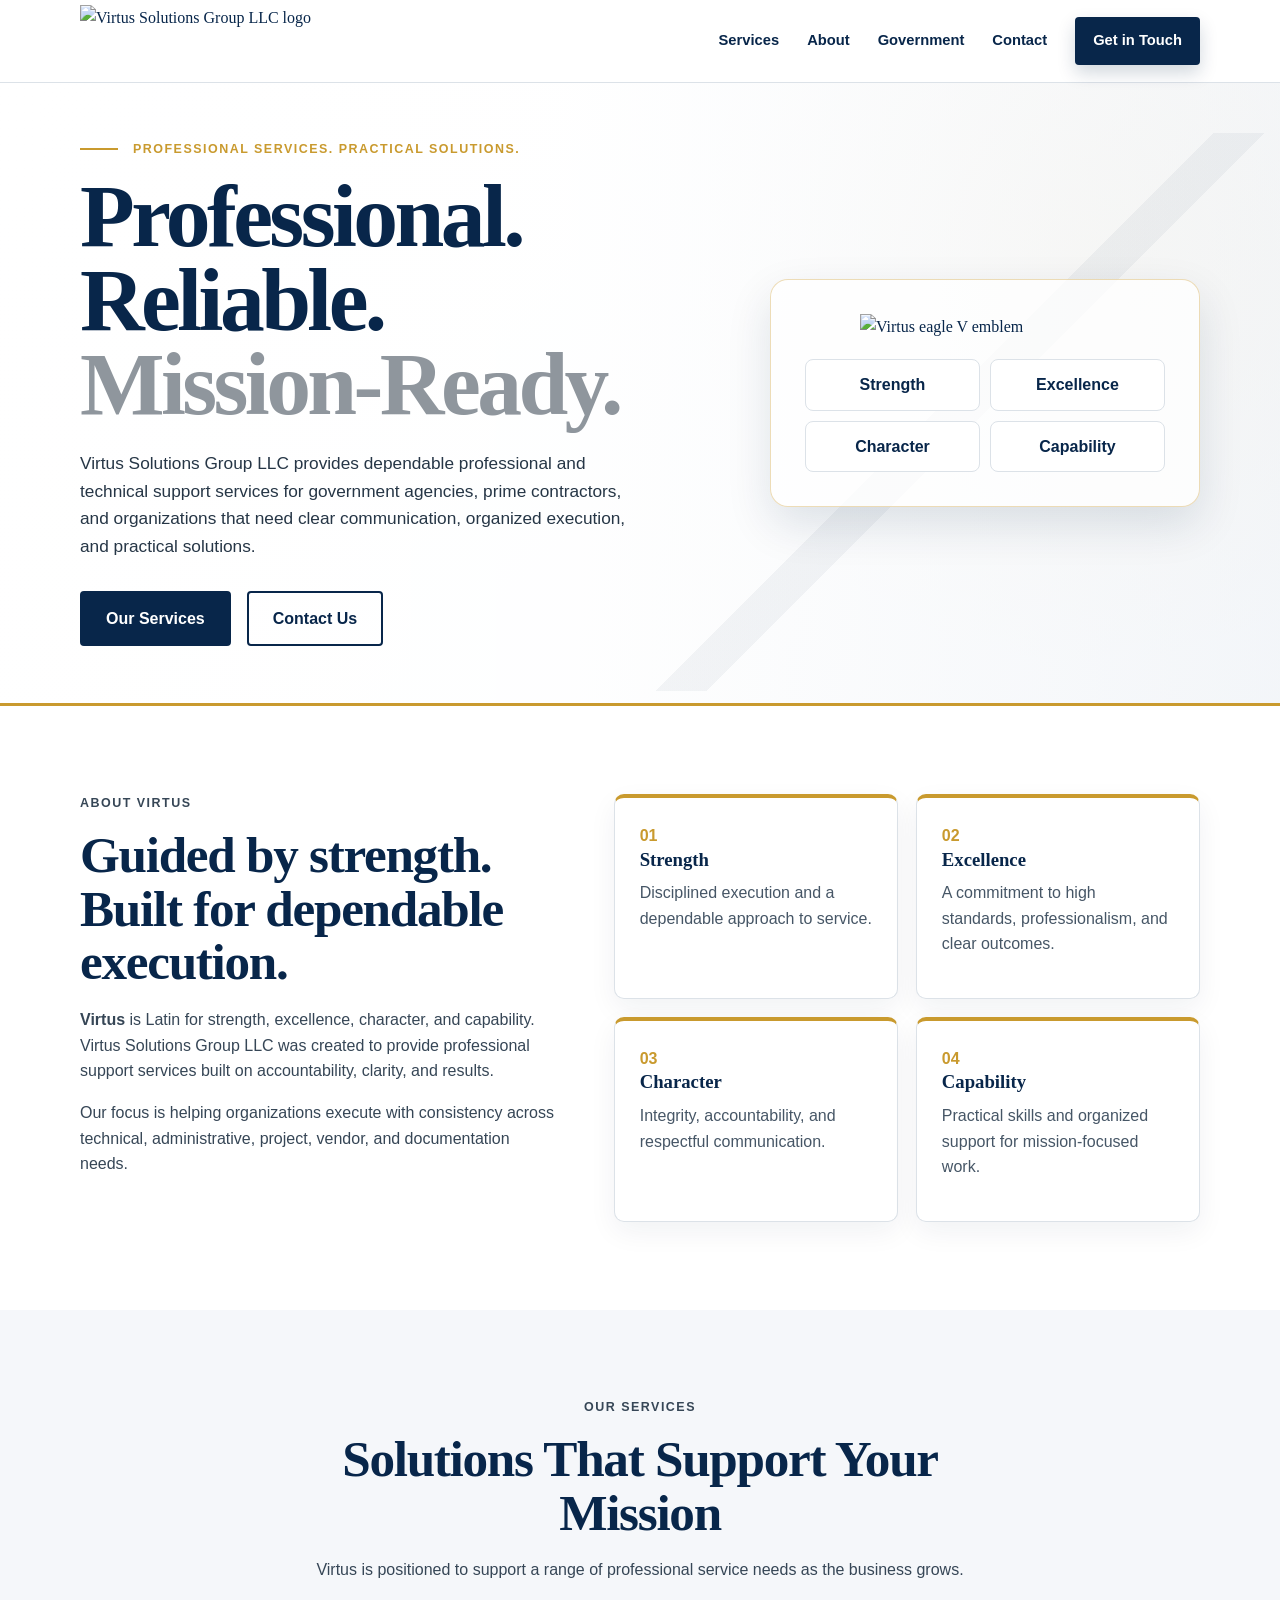
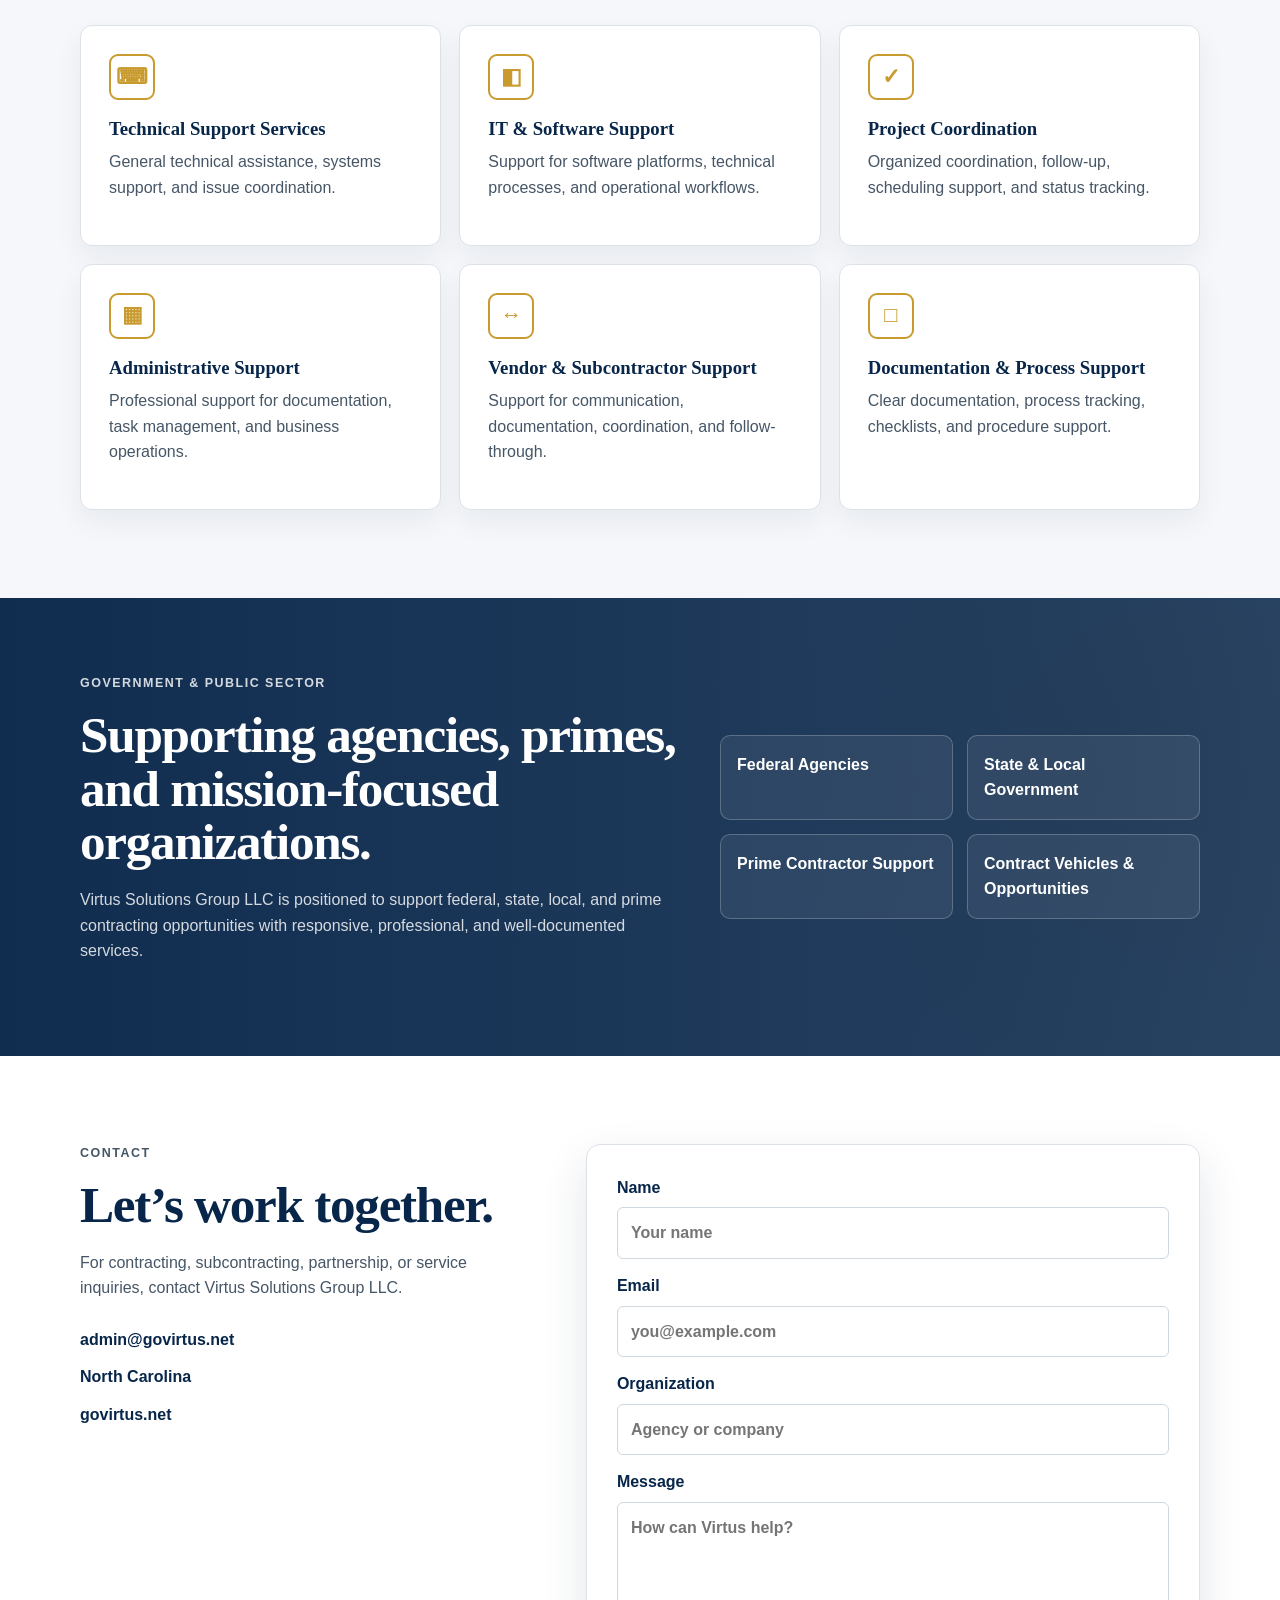
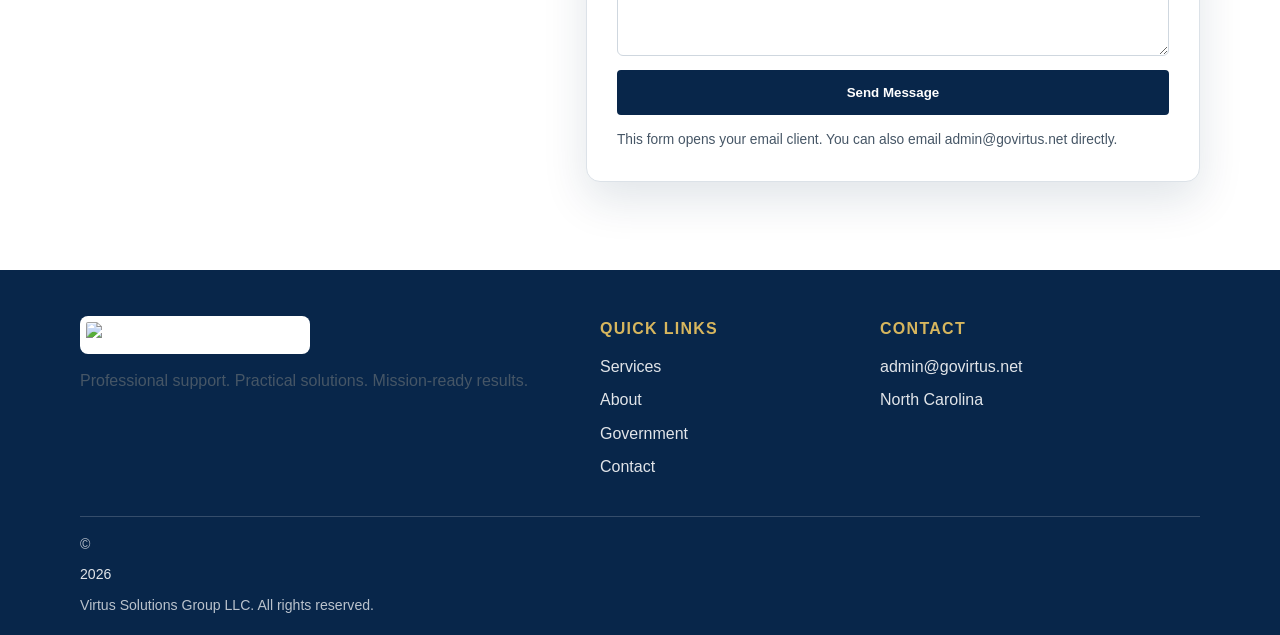
==== index.html @ 536cc673 "Add files via upload" ====
<!doctype html>
<html lang="en">
<head>
  <meta charset="utf-8" />
  <meta name="viewport" content="width=device-width, initial-scale=1" />
  <title>Virtus Solutions Group LLC | Professional Services</title>
  <meta name="description" content="Virtus Solutions Group LLC provides dependable professional, technical, administrative, and project support services for government agencies, prime contractors, and organizations." />
  <link rel="icon" type="image/png" sizes="32x32" href="assets/favicon-32.png" />
  <link rel="apple-touch-icon" href="assets/favicon-180.png" />
  <link rel="stylesheet" href="styles.css" />
</head>
<body>
  <header class="site-header" id="top">
    <nav class="nav container" aria-label="Main navigation">
      <a class="brand" href="#top" aria-label="Virtus Solutions Group home">
        <img src="assets/virtus-logo.png" alt="Virtus Solutions Group LLC logo" />
      </a>
      <button class="menu-toggle" aria-label="Open menu" aria-expanded="false">☰</button>
      <div class="nav-links">
        <a href="#services">Services</a>
        <a href="#about">About</a>
        <a href="#government">Government</a>
        <a href="#contact">Contact</a>
        <a class="nav-cta" href="mailto:admin@govirtus.net">Get in Touch</a>
      </div>
    </nav>
  </header>

  <main>
    <section class="hero">
      <div class="container hero-grid">
        <div class="hero-copy">
          <p class="eyebrow"><span></span> Professional Services. Practical Solutions.</p>
          <h1>Professional.<br />Reliable.<br /><span>Mission-Ready.</span></h1>
          <p class="hero-text">Virtus Solutions Group LLC provides dependable professional and technical support services for government agencies, prime contractors, and organizations that need clear communication, organized execution, and practical solutions.</p>
          <div class="hero-actions">
            <a class="btn primary" href="#services">Our Services</a>
            <a class="btn secondary" href="mailto:admin@govirtus.net">Contact Us</a>
          </div>
        </div>
        <div class="hero-card" aria-label="Virtus brand values">
          <img src="assets/favicon-512.png" alt="Virtus eagle V emblem" />
          <div>
            <strong>Strength</strong>
            <strong>Excellence</strong>
            <strong>Character</strong>
            <strong>Capability</strong>
          </div>
        </div>
      </div>
    </section>

    <section class="about section" id="about">
      <div class="container about-grid">
        <div>
          <p class="section-kicker">About Virtus</p>
          <h2>Guided by strength. Built for dependable execution.</h2>
          <p><strong>Virtus</strong> is Latin for strength, excellence, character, and capability. Virtus Solutions Group LLC was created to provide professional support services built on accountability, clarity, and results.</p>
          <p>Our focus is helping organizations execute with consistency across technical, administrative, project, vendor, and documentation needs.</p>
        </div>
        <div class="values-grid">
          <article>
            <span>01</span>
            <h3>Strength</h3>
            <p>Disciplined execution and a dependable approach to service.</p>
          </article>
          <article>
            <span>02</span>
            <h3>Excellence</h3>
            <p>A commitment to high standards, professionalism, and clear outcomes.</p>
          </article>
          <article>
            <span>03</span>
            <h3>Character</h3>
            <p>Integrity, accountability, and respectful communication.</p>
          </article>
          <article>
            <span>04</span>
            <h3>Capability</h3>
            <p>Practical skills and organized support for mission-focused work.</p>
          </article>
        </div>
      </div>
    </section>

    <section class="services section" id="services">
      <div class="container">
        <div class="section-center">
          <p class="section-kicker">Our Services</p>
          <h2>Solutions That Support Your Mission</h2>
          <p>Virtus is positioned to support a range of professional service needs as the business grows.</p>
        </div>
        <div class="service-grid">
          <article class="service-card">
            <div class="icon">⌨</div>
            <h3>Technical Support Services</h3>
            <p>General technical assistance, systems support, and issue coordination.</p>
          </article>
          <article class="service-card">
            <div class="icon">◧</div>
            <h3>IT & Software Support</h3>
            <p>Support for software platforms, technical processes, and operational workflows.</p>
          </article>
          <article class="service-card">
            <div class="icon">✓</div>
            <h3>Project Coordination</h3>
            <p>Organized coordination, follow-up, scheduling support, and status tracking.</p>
          </article>
          <article class="service-card">
            <div class="icon">▦</div>
            <h3>Administrative Support</h3>
            <p>Professional support for documentation, task management, and business operations.</p>
          </article>
          <article class="service-card">
            <div class="icon">↔</div>
            <h3>Vendor & Subcontractor Support</h3>
            <p>Support for communication, documentation, coordination, and follow-through.</p>
          </article>
          <article class="service-card">
            <div class="icon">□</div>
            <h3>Documentation & Process Support</h3>
            <p>Clear documentation, process tracking, checklists, and procedure support.</p>
          </article>
        </div>
      </div>
    </section>

    <section class="government" id="government">
      <div class="container government-grid">
        <div>
          <p class="section-kicker light">Government & Public Sector</p>
          <h2>Supporting agencies, primes, and mission-focused organizations.</h2>
          <p>Virtus Solutions Group LLC is positioned to support federal, state, local, and prime contracting opportunities with responsive, professional, and well-documented services.</p>
        </div>
        <div class="gov-points">
          <span>Federal Agencies</span>
          <span>State & Local Government</span>
          <span>Prime Contractor Support</span>
          <span>Contract Vehicles & Opportunities</span>
        </div>
      </div>
    </section>

    <section class="contact section" id="contact">
      <div class="container contact-grid">
        <div>
          <p class="section-kicker">Contact</p>
          <h2>Let’s work together.</h2>
          <p>For contracting, subcontracting, partnership, or service inquiries, contact Virtus Solutions Group LLC.</p>
          <div class="contact-list">
            <a href="mailto:admin@govirtus.net">admin@govirtus.net</a>
            <span>North Carolina</span>
            <a href="https://govirtus.net">govirtus.net</a>
          </div>
        </div>
        <form class="contact-form" action="mailto:admin@govirtus.net" method="post" enctype="text/plain">
          <label>
            Name
            <input type="text" name="name" placeholder="Your name" />
          </label>
          <label>
            Email
            <input type="email" name="email" placeholder="you@example.com" />
          </label>
          <label>
            Organization
            <input type="text" name="organization" placeholder="Agency or company" />
          </label>
          <label>
            Message
            <textarea name="message" rows="5" placeholder="How can Virtus help?"></textarea>
          </label>
          <button class="btn primary" type="submit">Send Message</button>
          <p class="form-note">This form opens your email client. You can also email admin@govirtus.net directly.</p>
        </form>
      </div>
    </section>
  </main>

  <footer class="footer">
    <div class="container footer-grid">
      <div>
        <img src="assets/virtus-logo.png" alt="Virtus Solutions Group LLC" />
        <p>Professional support. Practical solutions. Mission-ready results.</p>
      </div>
      <div>
        <h4>Quick Links</h4>
        <a href="#services">Services</a>
        <a href="#about">About</a>
        <a href="#government">Government</a>
        <a href="#contact">Contact</a>
      </div>
      <div>
        <h4>Contact</h4>
        <a href="mailto:admin@govirtus.net">admin@govirtus.net</a>
        <span>North Carolina</span>
      </div>
    </div>
    <div class="container copyright">© <span id="year"></span> Virtus Solutions Group LLC. All rights reserved.</div>
  </footer>

  <script src="script.js"></script>
</body>
</html>
---- styles.css ----
:root {
  --navy: #08264a;
  --navy-2: #0d315c;
  --gold: #c99a2e;
  --gold-2: #d7b65e;
  --silver: #8f969d;
  --slate: #4c5864;
  --light: #f5f7fa;
  --white: #ffffff;
  --line: #dce2e8;
  --shadow: 0 18px 45px rgba(8, 38, 74, 0.12);
}

* { box-sizing: border-box; }
html { scroll-behavior: smooth; }
body {
  margin: 0;
  font-family: Georgia, 'Times New Roman', serif;
  color: var(--navy);
  background: var(--white);
  line-height: 1.6;
}
a { color: inherit; text-decoration: none; }
img { max-width: 100%; display: block; }
.container { width: min(1120px, calc(100% - 40px)); margin: 0 auto; }

.site-header {
  position: sticky;
  top: 0;
  z-index: 20;
  background: rgba(255,255,255,0.94);
  backdrop-filter: blur(14px);
  border-bottom: 1px solid var(--line);
}
.nav {
  height: 82px;
  display: flex;
  align-items: center;
  justify-content: space-between;
  gap: 24px;
}
.brand img { width: 238px; height: 72px; object-fit: contain; object-position: left center; }
.nav-links { display: flex; align-items: center; gap: 28px; font-family: Arial, sans-serif; font-weight: 700; font-size: 0.92rem; }
.nav-links a { position: relative; }
.nav-links a:not(.nav-cta)::after {
  content: '';
  position: absolute;
  left: 0;
  bottom: -8px;
  width: 0;
  height: 2px;
  background: var(--gold);
  transition: width .2s ease;
}
.nav-links a:hover::after { width: 100%; }
.nav-cta {
  background: var(--navy);
  color: var(--white);
  padding: 12px 18px;
  border-radius: 4px;
  box-shadow: 0 8px 18px rgba(8,38,74,.18);
}
.menu-toggle { display: none; border: 0; background: var(--navy); color: white; padding: 10px 12px; border-radius: 4px; font-size: 1.2rem; }

.hero {
  position: relative;
  overflow: hidden;
  background:
    linear-gradient(90deg, rgba(255,255,255,.98) 0%, rgba(255,255,255,.92) 44%, rgba(245,247,250,.70) 100%),
    radial-gradient(circle at 85% 30%, rgba(201,154,46,.12), transparent 34%),
    linear-gradient(135deg, #ffffff 0%, #eef2f6 100%);
  border-bottom: 3px solid var(--gold);
}
.hero::after {
  content: '';
  position: absolute;
  right: -7%; top: 8%;
  width: 56%; height: 90%;
  background: linear-gradient(135deg, transparent 0 44%, rgba(8,38,74,.05) 44% 48%, transparent 48% 100%);
  opacity: .9;
}
.hero-grid { position: relative; z-index: 1; min-height: 620px; display: grid; grid-template-columns: 1.05fr .95fr; align-items: center; gap: 48px; }
.eyebrow, .section-kicker {
  color: var(--gold);
  text-transform: uppercase;
  letter-spacing: .12em;
  font-family: Arial, sans-serif;
  font-size: .78rem;
  font-weight: 800;
  margin: 0 0 14px;
}
.eyebrow span { display: inline-block; width: 38px; height: 2px; background: var(--gold); vertical-align: middle; margin-right: 10px; }
h1 { font-size: clamp(3rem, 7vw, 6.3rem); line-height: .94; margin: 0 0 24px; letter-spacing: -.04em; }
h1 span { color: var(--silver); }
.hero-text { max-width: 600px; font-family: Arial, sans-serif; color: #263646; font-size: 1.08rem; }
.hero-actions { display: flex; gap: 16px; flex-wrap: wrap; margin-top: 30px; }
.btn {
  display: inline-flex;
  align-items: center;
  justify-content: center;
  border-radius: 4px;
  padding: 13px 24px;
  font-family: Arial, sans-serif;
  font-weight: 800;
  border: 2px solid var(--navy);
  transition: transform .2s ease, box-shadow .2s ease, background .2s ease;
}
.btn:hover { transform: translateY(-2px); box-shadow: var(--shadow); }
.btn.primary { background: var(--navy); color: white; }
.btn.secondary { background: transparent; color: var(--navy); }
.hero-card {
  justify-self: end;
  width: min(430px, 100%);
  padding: 34px;
  border-radius: 18px;
  background: rgba(255,255,255,.75);
  border: 1px solid rgba(201,154,46,.34);
  box-shadow: var(--shadow);
}
.hero-card img { width: 250px; margin: 0 auto 20px; }
.hero-card div { display: grid; grid-template-columns: 1fr 1fr; gap: 10px; font-family: Arial, sans-serif; }
.hero-card strong { border: 1px solid var(--line); padding: 12px; border-radius: 8px; text-align: center; background: #fff; }

.section { padding: 88px 0; }
.section-center { text-align: center; max-width: 760px; margin: 0 auto 42px; }
h2 { font-size: clamp(2rem, 4vw, 3.25rem); line-height: 1.05; margin: 0 0 18px; letter-spacing: -.025em; }
h3 { margin: 0 0 10px; line-height: 1.15; }
p { margin-top: 0; }
.about-grid { display: grid; grid-template-columns: .9fr 1.1fr; gap: 54px; align-items: start; }
.about-grid p, .section-center p { font-family: Arial, sans-serif; color: #364656; }
.values-grid { display: grid; grid-template-columns: 1fr 1fr; gap: 18px; }
.values-grid article {
  padding: 25px;
  border: 1px solid var(--line);
  border-top: 4px solid var(--gold);
  border-radius: 10px;
  background: white;
  box-shadow: 0 10px 28px rgba(8,38,74,.06);
}
.values-grid span { font-family: Arial, sans-serif; font-weight: 900; color: var(--gold); }
.values-grid p, .service-card p, .government p, .contact p, .footer p, .footer span { font-family: Arial, sans-serif; color: #465666; }

.services { background: var(--light); }
.service-grid { display: grid; grid-template-columns: repeat(3, 1fr); gap: 18px; }
.service-card {
  background: white;
  border: 1px solid var(--line);
  border-radius: 12px;
  padding: 28px;
  box-shadow: 0 12px 28px rgba(8,38,74,.06);
  min-height: 220px;
}
.icon {
  width: 46px; height: 46px;
  border: 2px solid var(--gold);
  color: var(--gold);
  display: grid;
  place-items: center;
  border-radius: 9px;
  font-family: Arial, sans-serif;
  font-weight: 900;
  margin-bottom: 18px;
  font-size: 1.35rem;
}

.government {
  padding: 76px 0;
  color: white;
  background:
    linear-gradient(90deg, rgba(8,38,74,.97), rgba(8,38,74,.87)),
    radial-gradient(circle at 85% 40%, rgba(201,154,46,.20), transparent 30%);
}
.light { color: var(--gold-2); }
.government h2 { max-width: 760px; }
.government p { color: rgba(255,255,255,.82); max-width: 720px; }
.government-grid { display: grid; grid-template-columns: 1fr .8fr; gap: 40px; align-items: center; }
.gov-points { display: grid; grid-template-columns: 1fr 1fr; gap: 14px; }
.gov-points span { font-family: Arial, sans-serif; font-weight: 800; border: 1px solid rgba(255,255,255,.22); padding: 16px; border-radius: 10px; background: rgba(255,255,255,.07); }

.contact-grid { display: grid; grid-template-columns: .85fr 1.15fr; gap: 52px; align-items: start; }
.contact-list { display: grid; gap: 12px; margin-top: 26px; font-family: Arial, sans-serif; font-weight: 800; }
.contact-list a { color: var(--navy); }
.contact-form {
  background: white;
  padding: 30px;
  border-radius: 14px;
  border: 1px solid var(--line);
  box-shadow: var(--shadow);
  display: grid;
  gap: 14px;
  font-family: Arial, sans-serif;
}
label { display: grid; gap: 7px; font-weight: 800; color: var(--navy); }
input, textarea {
  width: 100%;
  border: 1px solid #cfd7df;
  border-radius: 6px;
  padding: 12px 13px;
  font: inherit;
  color: var(--navy);
}
input:focus, textarea:focus { outline: 3px solid rgba(201,154,46,.18); border-color: var(--gold); }
.form-note { font-size: .86rem; margin: 0; }

.footer { background: var(--navy); color: white; padding: 46px 0 18px; }
.footer-grid { display: grid; grid-template-columns: 1.2fr .6fr .8fr; gap: 40px; align-items: start; }
.footer img { width: 230px; background: white; border-radius: 8px; padding: 6px; margin-bottom: 14px; }
.footer h4 { font-family: Arial, sans-serif; text-transform: uppercase; letter-spacing: .08em; color: var(--gold-2); margin: 0 0 12px; }
.footer a, .footer span { display: block; margin: 8px 0; color: rgba(255,255,255,.88); font-family: Arial, sans-serif; }
.copyright { border-top: 1px solid rgba(255,255,255,.18); margin-top: 28px; padding-top: 16px; font-family: Arial, sans-serif; color: rgba(255,255,255,.72); font-size: .88rem; }

@media (max-width: 900px) {
  .menu-toggle { display: inline-block; }
  .nav-links {
    position: absolute;
    top: 82px; left: 0; right: 0;
    background: white;
    border-bottom: 1px solid var(--line);
    display: none;
    flex-direction: column;
    align-items: stretch;
    padding: 20px;
  }
  .nav-links.open { display: flex; }
  .nav-links a { padding: 10px 0; }
  .nav-cta { text-align: center; padding: 12px; }
  .hero-grid, .about-grid, .government-grid, .contact-grid, .footer-grid { grid-template-columns: 1fr; }
  .hero-grid { min-height: auto; padding: 78px 0; }
  .hero-card { justify-self: stretch; }
  .service-grid { grid-template-columns: 1fr 1fr; }
}

@media (max-width: 620px) {
  .container { width: min(100% - 28px, 1120px); }
  .brand img { width: 190px; }
  h1 { font-size: 3.25rem; }
  .section { padding: 64px 0; }
  .service-grid, .values-grid, .gov-points { grid-template-columns: 1fr; }
  .hero-actions { flex-direction: column; }
  .btn { width: 100%; }
}
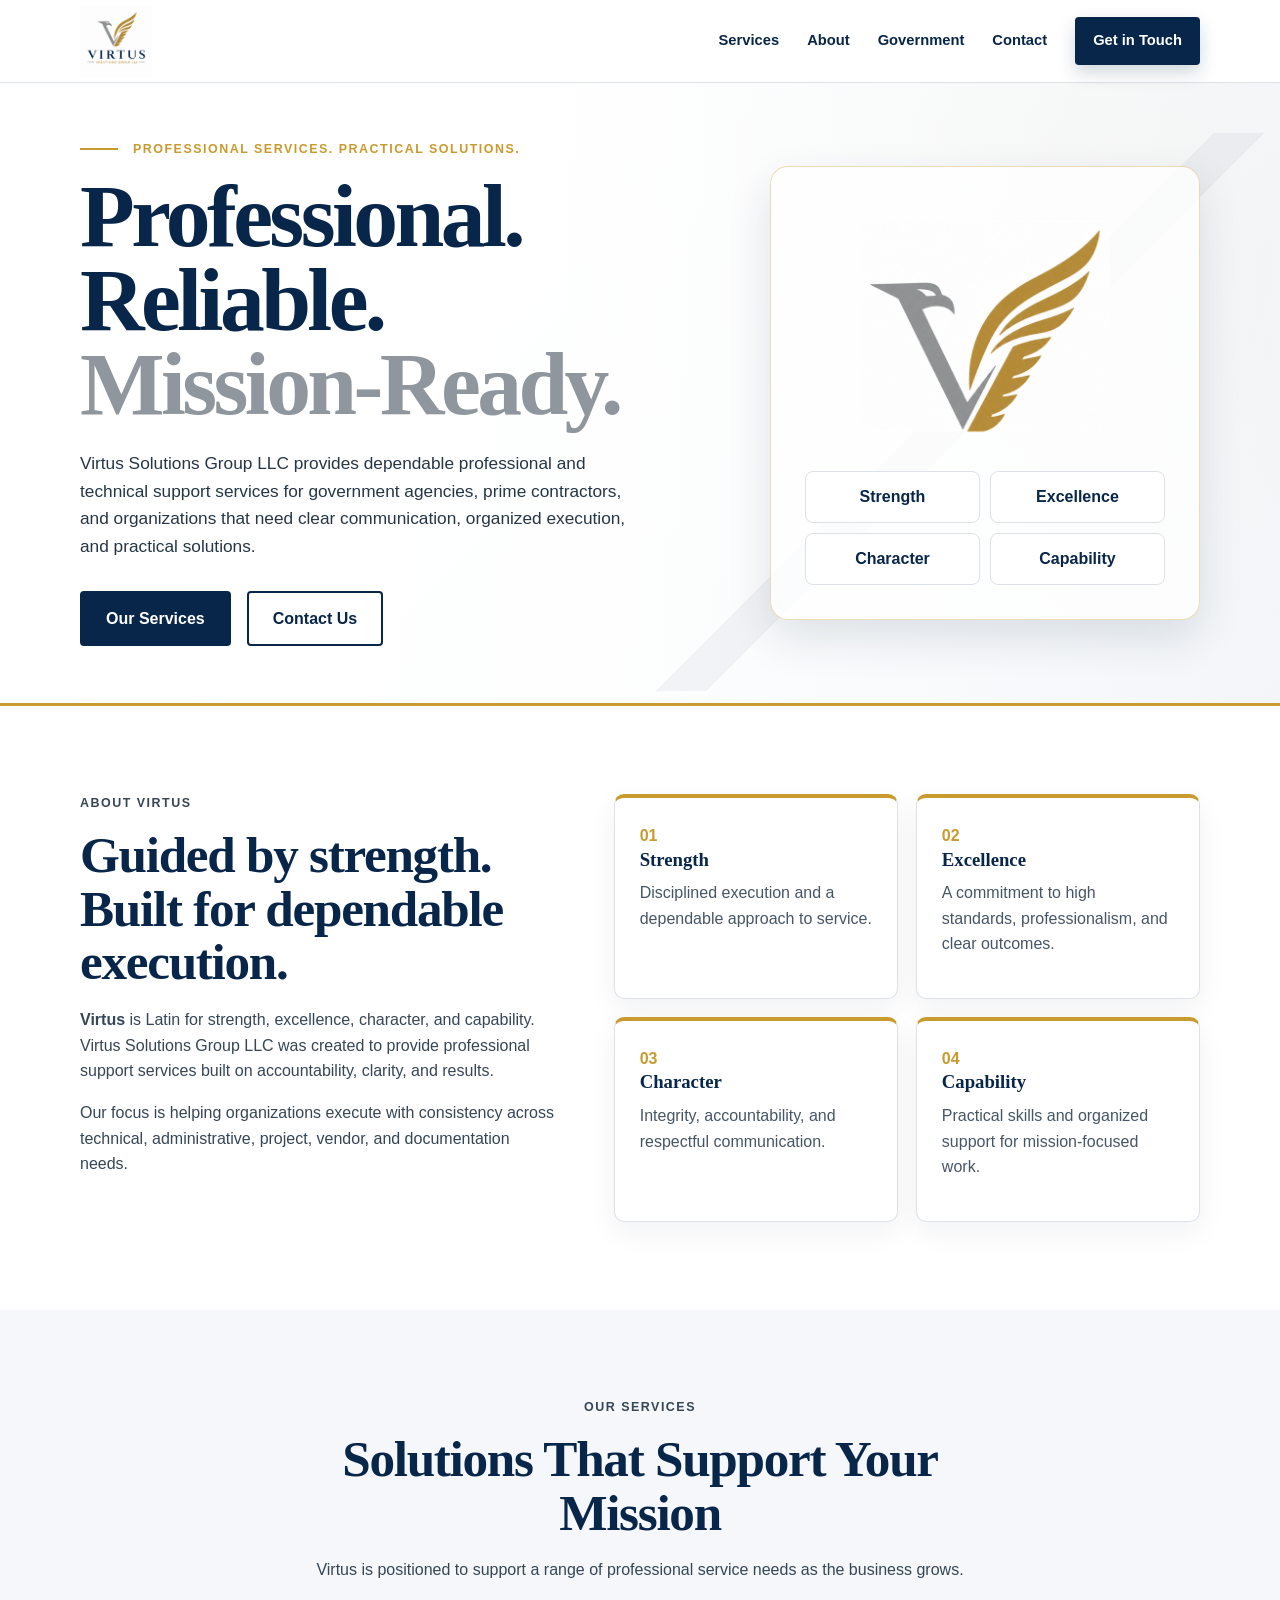
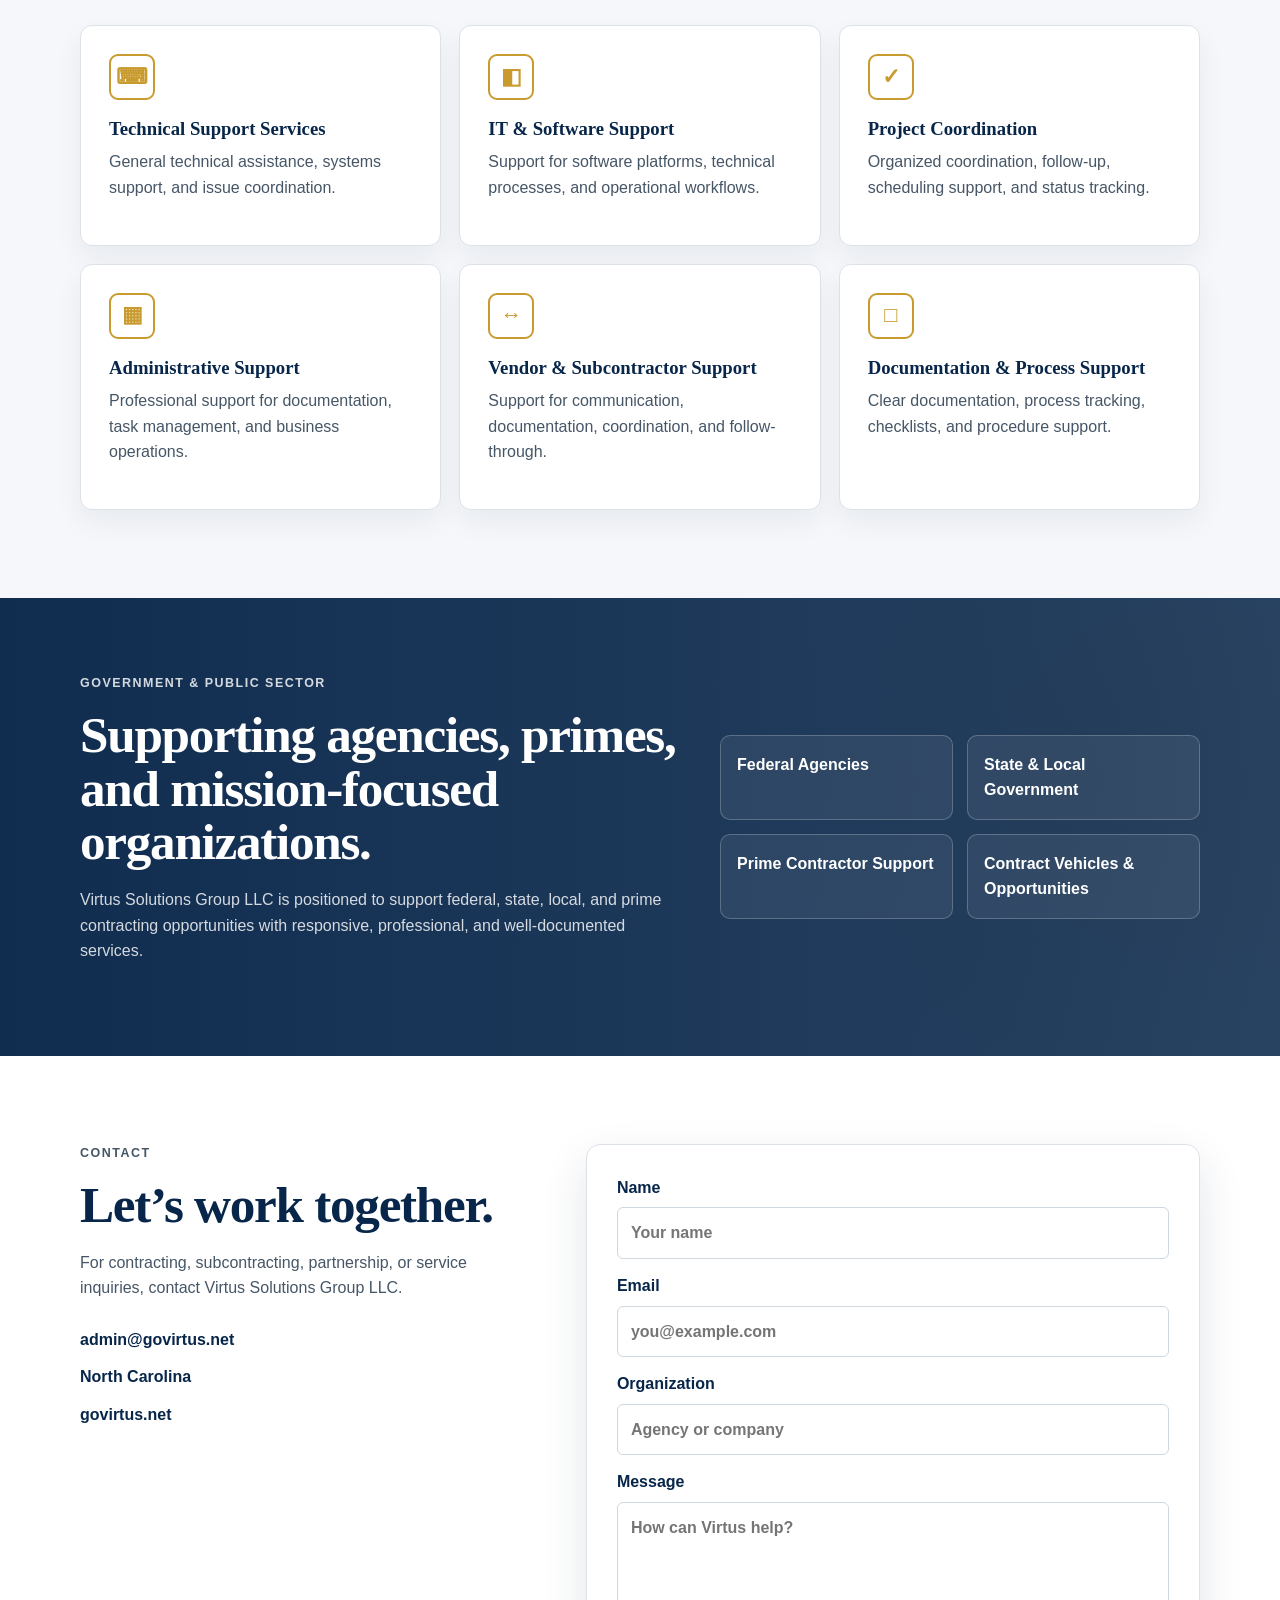
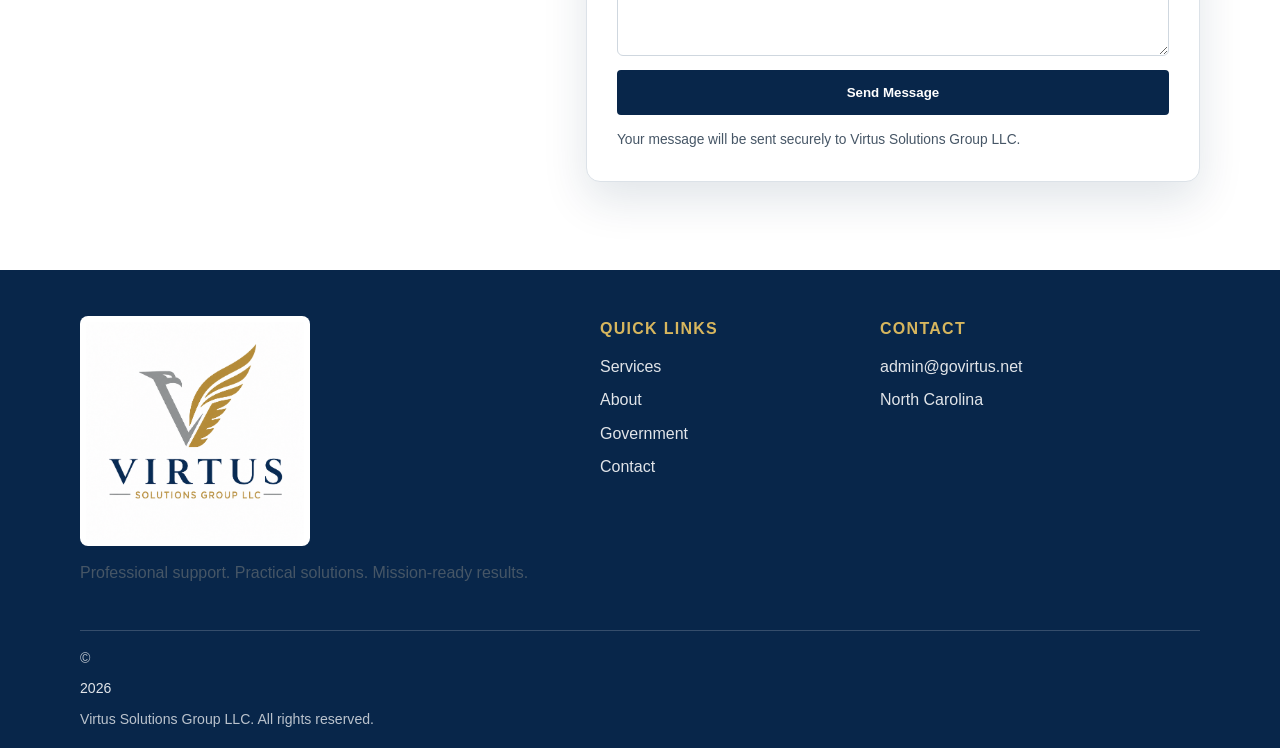
==== commit e991087d: "Update index.html enabled contact form" ====
--- a/index.html
+++ b/index.html
@@ -153,10 +153,12 @@
             <a href="https://govirtus.net">govirtus.net</a>
           </div>
         </div>
-        <form class="contact-form" action="mailto:admin@govirtus.net" method="post" enctype="text/plain">
+        <form class="contact-form" action="https://formspree.io/f/xvznnnda" method="POST"
+          <input type="hidden" name="_subject" value="New Virtus Website Contact Form Submission">
+
           <label>
             Name
-            <input type="text" name="name" placeholder="Your name" />
+            <input type="text" name="name" placeholder="Your name" required />
           </label>
           <label>
             Email
@@ -168,10 +170,10 @@
           </label>
           <label>
             Message
-            <textarea name="message" rows="5" placeholder="How can Virtus help?"></textarea>
+            <textarea name="message" rows="5" placeholder="How can Virtus help?" required></textarea>
           </label>
           <button class="btn primary" type="submit">Send Message</button>
-          <p class="form-note">This form opens your email client. You can also email admin@govirtus.net directly.</p>
+          <p class="form-note">Your message will be sent securely to Virtus Solutions Group LLC.</p>
         </form>
       </div>
     </section>
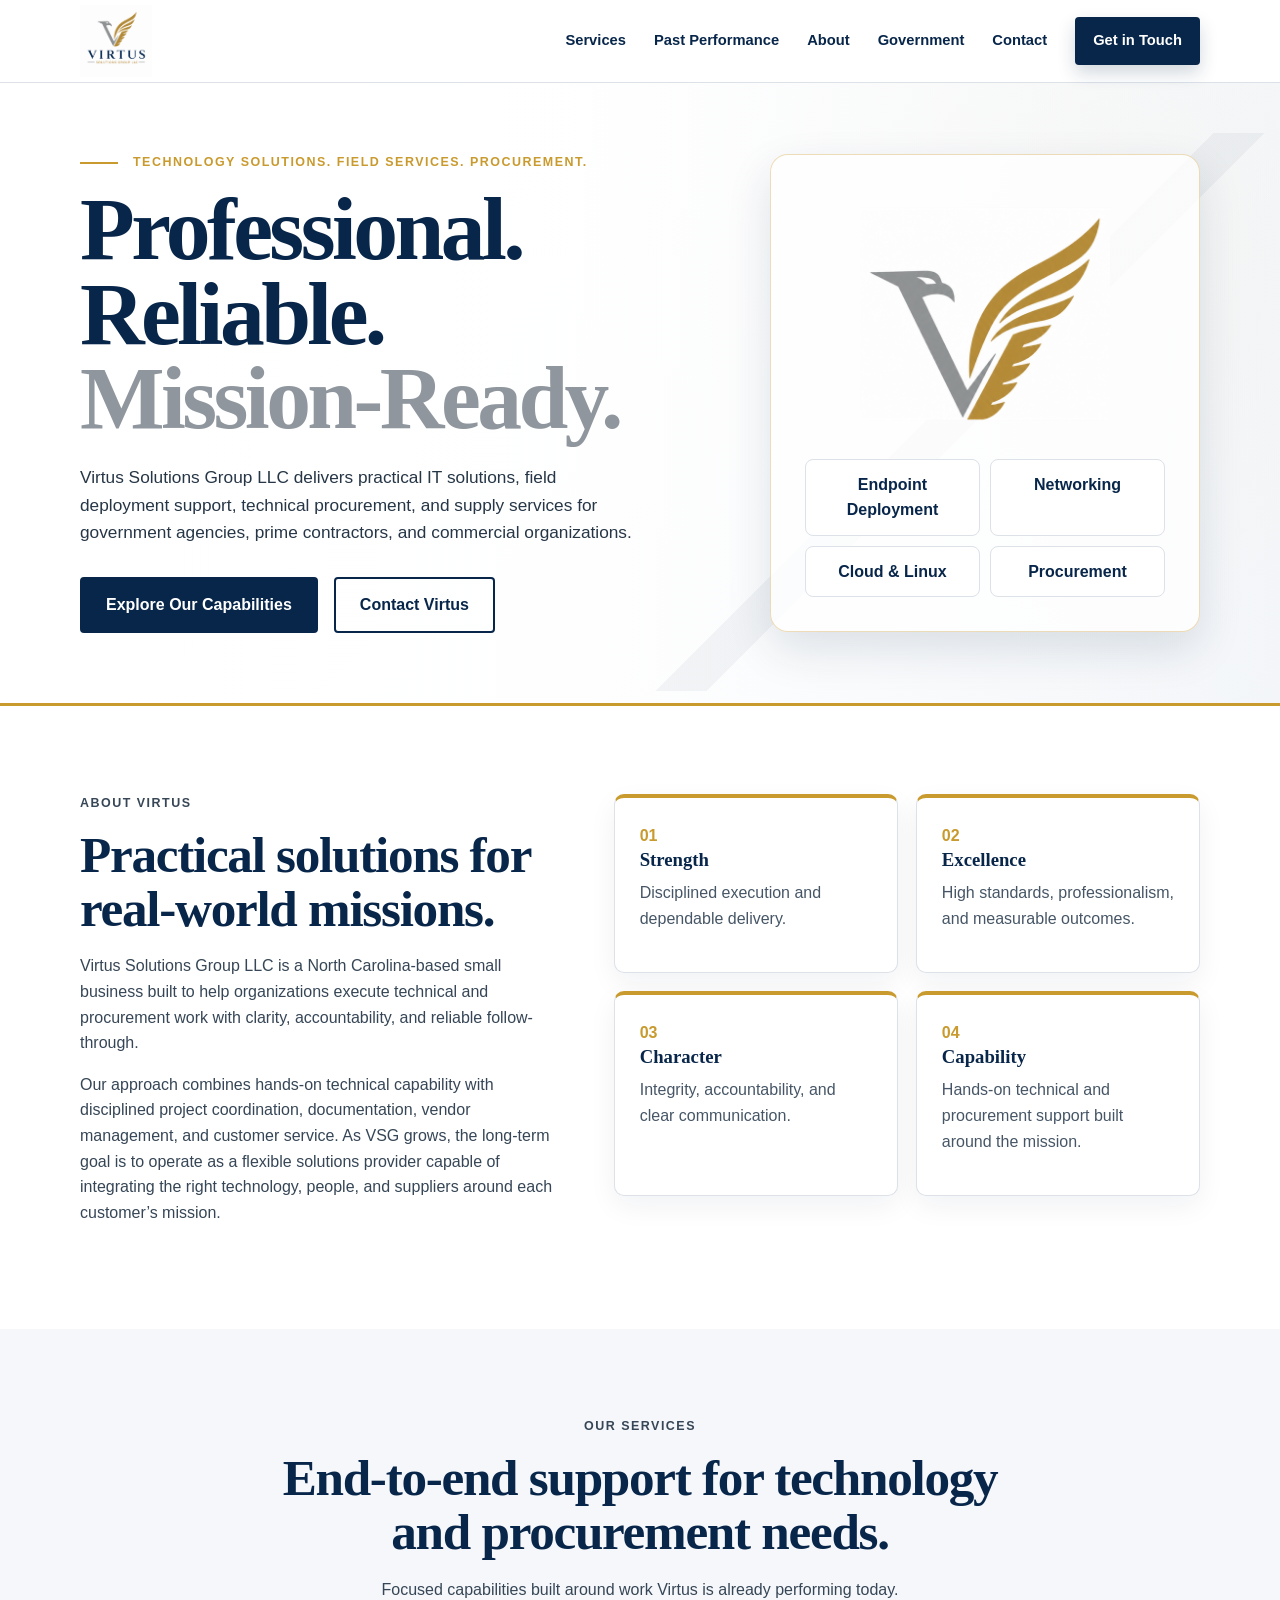
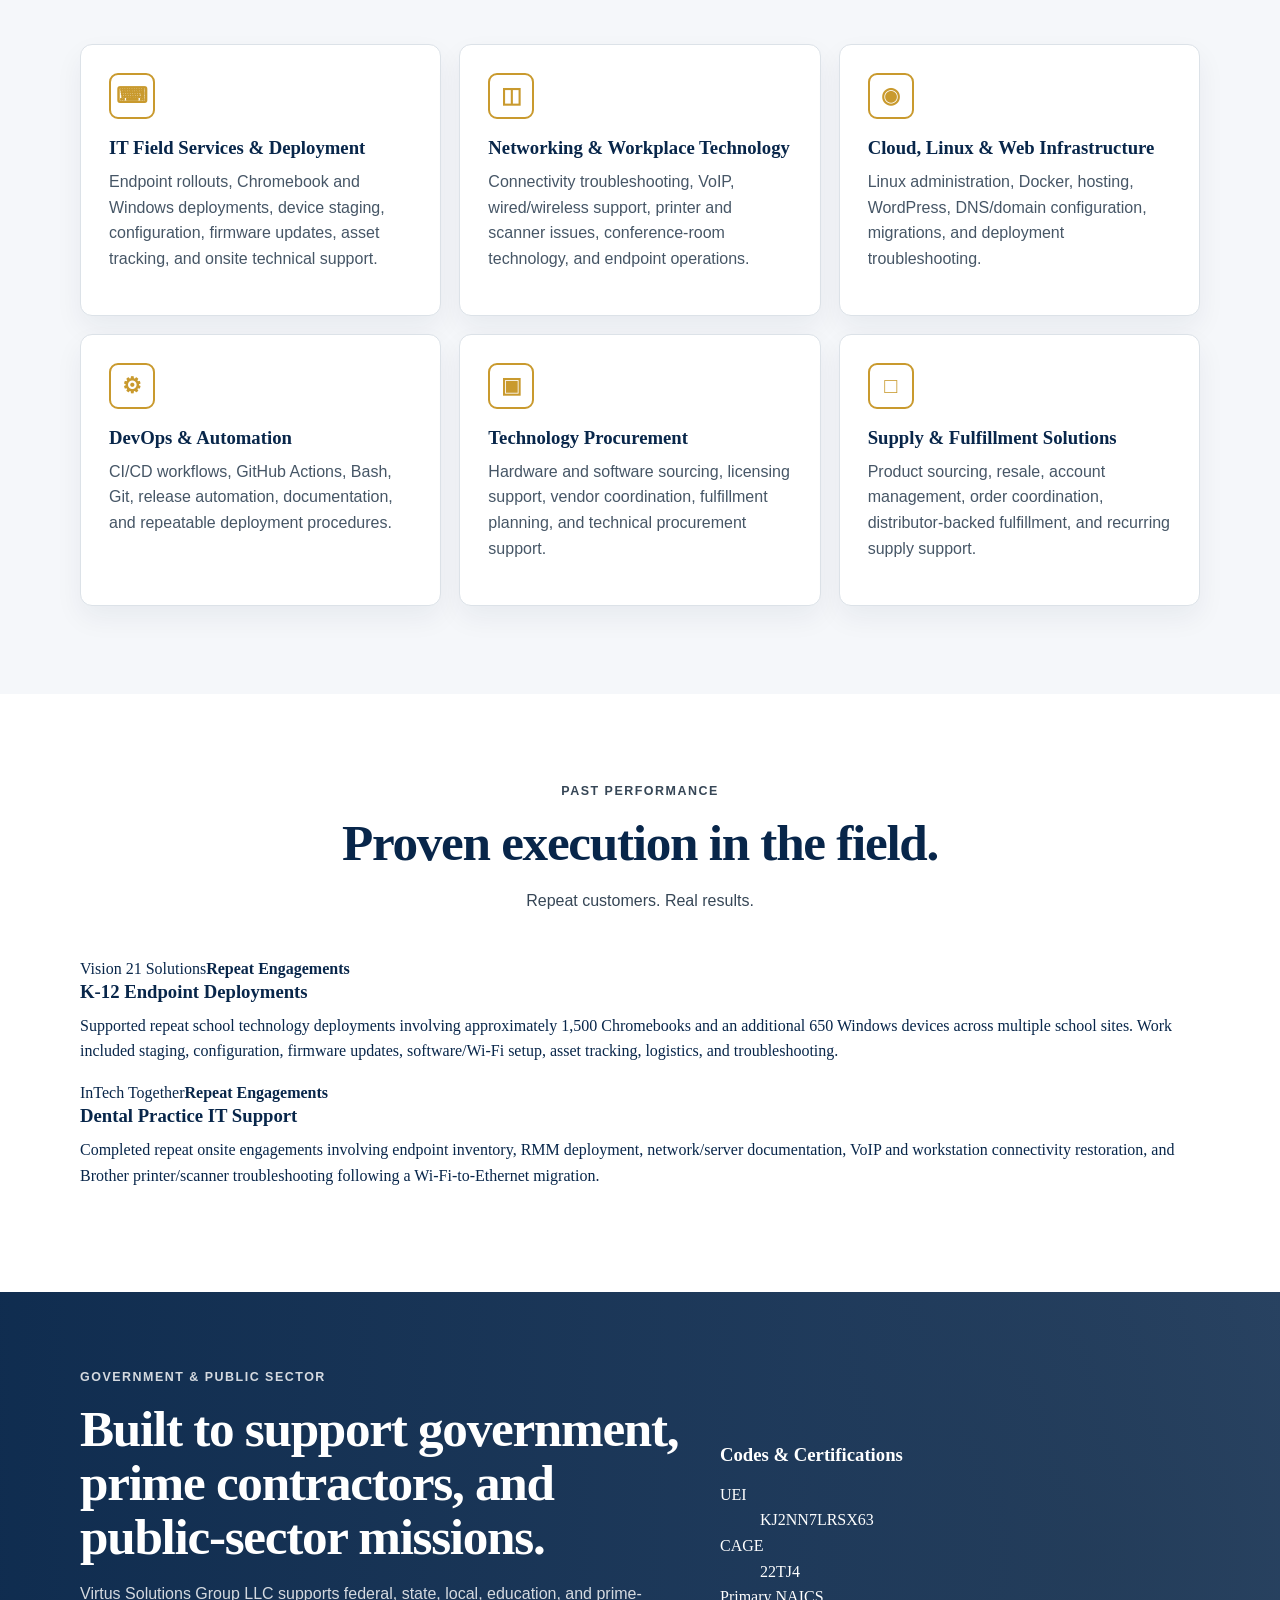
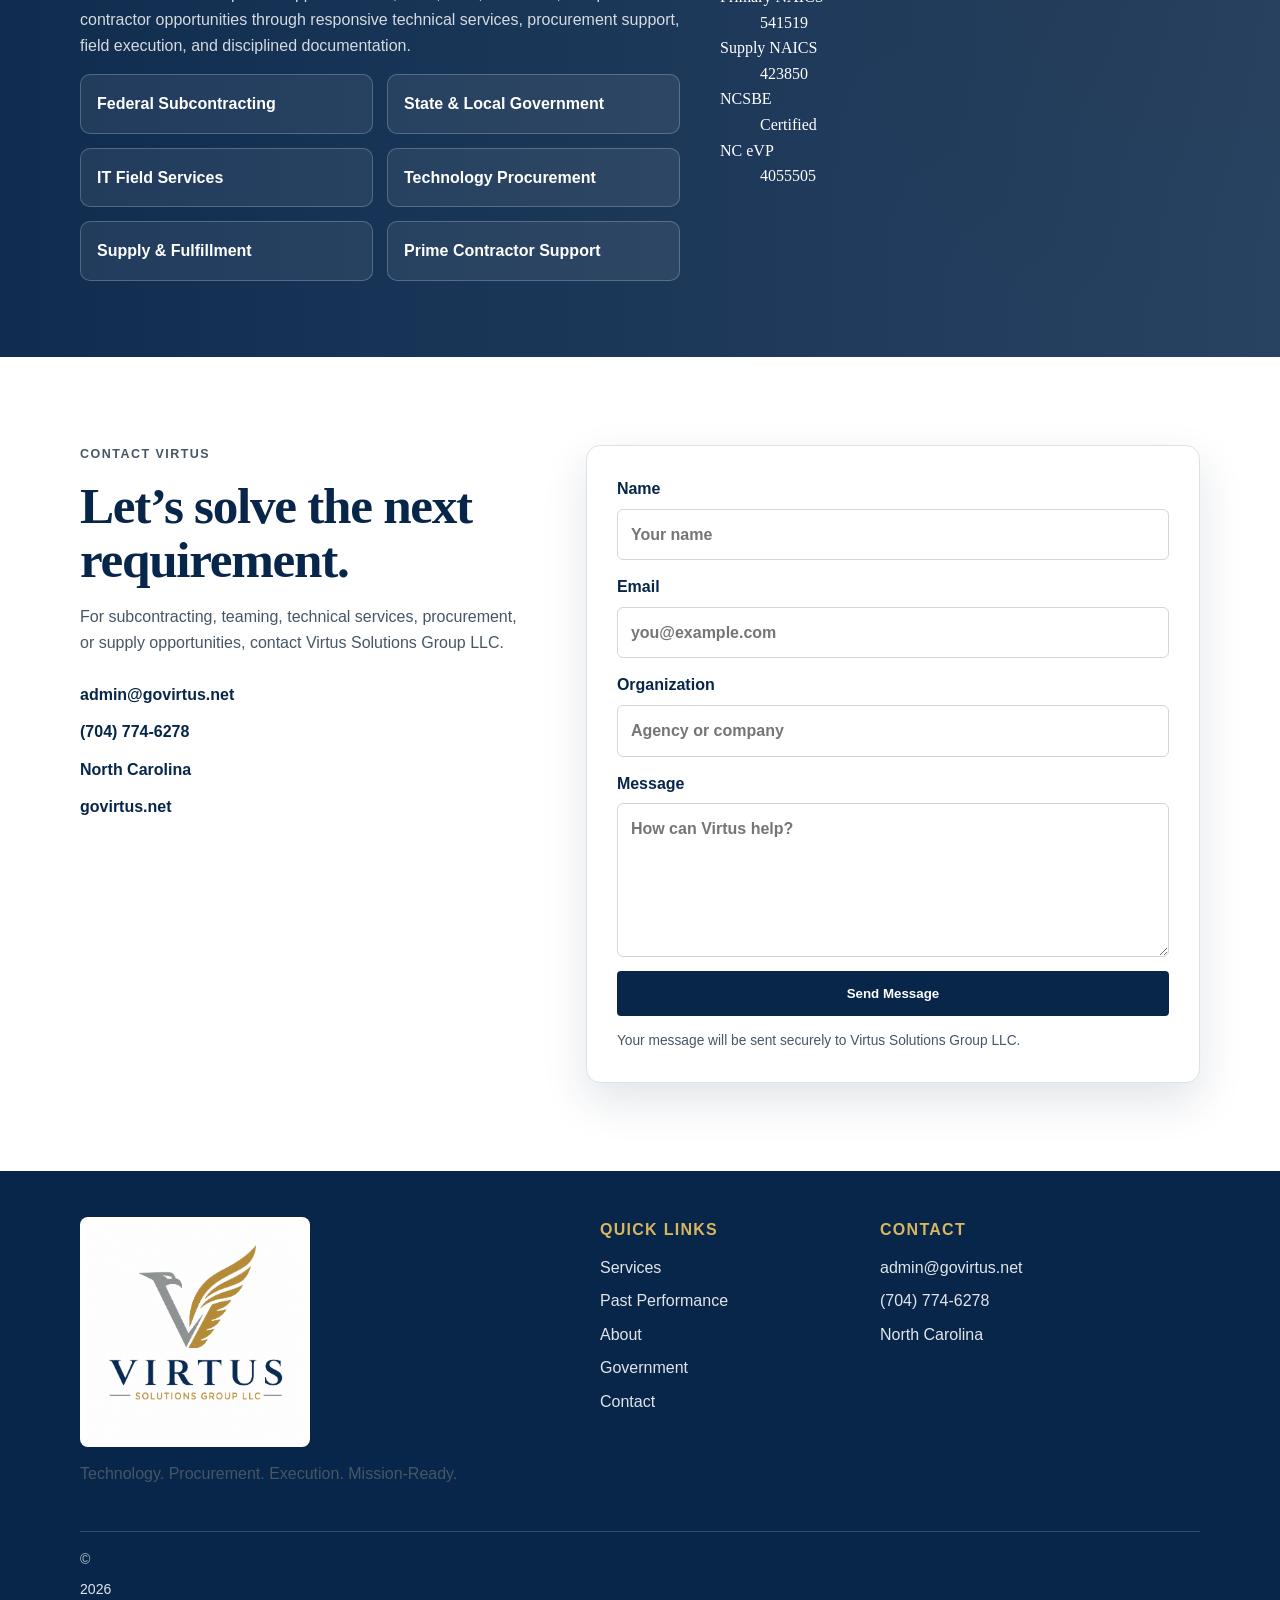
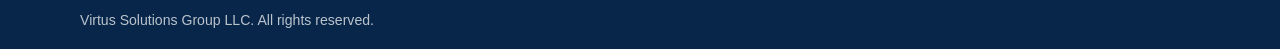
==== commit 1ad84937: "Refresh site positioning and add past performance" ====
--- a/index.html
+++ b/index.html
@@ -3,8 +3,8 @@
 <head>
   <meta charset="utf-8" />
   <meta name="viewport" content="width=device-width, initial-scale=1" />
-  <title>Virtus Solutions Group LLC | Professional Services</title>
-  <meta name="description" content="Virtus Solutions Group LLC provides dependable professional, technical, administrative, and project support services for government agencies, prime contractors, and organizations." />
+  <title>Virtus Solutions Group LLC | IT Solutions, Field Services & Procurement</title>
+  <meta name="description" content="Virtus Solutions Group LLC provides IT field services, endpoint deployment, networking, cloud and Linux support, technology procurement, and supply fulfillment for government, prime contractors, and commercial organizations." />
   <link rel="icon" type="image/png" sizes="32x32" href="assets/favicon-32.png" />
   <link rel="apple-touch-icon" href="assets/favicon-180.png" />
   <link rel="stylesheet" href="styles.css" />
@@ -18,6 +18,7 @@
       <button class="menu-toggle" aria-label="Open menu" aria-expanded="false">☰</button>
       <div class="nav-links">
         <a href="#services">Services</a>
+        <a href="#performance">Past Performance</a>
         <a href="#about">About</a>
         <a href="#government">Government</a>
         <a href="#contact">Contact</a>
@@ -30,21 +31,21 @@
     <section class="hero">
       <div class="container hero-grid">
         <div class="hero-copy">
-          <p class="eyebrow"><span></span> Professional Services. Practical Solutions.</p>
+          <p class="eyebrow"><span></span> Technology Solutions. Field Services. Procurement.</p>
           <h1>Professional.<br />Reliable.<br /><span>Mission-Ready.</span></h1>
-          <p class="hero-text">Virtus Solutions Group LLC provides dependable professional and technical support services for government agencies, prime contractors, and organizations that need clear communication, organized execution, and practical solutions.</p>
+          <p class="hero-text">Virtus Solutions Group LLC delivers practical IT solutions, field deployment support, technical procurement, and supply services for government agencies, prime contractors, and commercial organizations.</p>
           <div class="hero-actions">
-            <a class="btn primary" href="#services">Our Services</a>
-            <a class="btn secondary" href="mailto:admin@govirtus.net">Contact Us</a>
+            <a class="btn primary" href="#services">Explore Our Capabilities</a>
+            <a class="btn secondary" href="mailto:admin@govirtus.net">Contact Virtus</a>
           </div>
         </div>
-        <div class="hero-card" aria-label="Virtus brand values">
+        <div class="hero-card" aria-label="Virtus core capabilities">
           <img src="assets/favicon-512.png" alt="Virtus eagle V emblem" />
           <div>
-            <strong>Strength</strong>
-            <strong>Excellence</strong>
-            <strong>Character</strong>
-            <strong>Capability</strong>
+            <strong>Endpoint Deployment</strong>
+            <strong>Networking</strong>
+            <strong>Cloud & Linux</strong>
+            <strong>Procurement</strong>
           </div>
         </div>
       </div>
@@ -54,31 +55,15 @@
       <div class="container about-grid">
         <div>
           <p class="section-kicker">About Virtus</p>
-          <h2>Guided by strength. Built for dependable execution.</h2>
-          <p><strong>Virtus</strong> is Latin for strength, excellence, character, and capability. Virtus Solutions Group LLC was created to provide professional support services built on accountability, clarity, and results.</p>
-          <p>Our focus is helping organizations execute with consistency across technical, administrative, project, vendor, and documentation needs.</p>
+          <h2>Practical solutions for real-world missions.</h2>
+          <p>Virtus Solutions Group LLC is a North Carolina-based small business built to help organizations execute technical and procurement work with clarity, accountability, and reliable follow-through.</p>
+          <p>Our approach combines hands-on technical capability with disciplined project coordination, documentation, vendor management, and customer service. As VSG grows, the long-term goal is to operate as a flexible solutions provider capable of integrating the right technology, people, and suppliers around each customer’s mission.</p>
         </div>
         <div class="values-grid">
-          <article>
-            <span>01</span>
-            <h3>Strength</h3>
-            <p>Disciplined execution and a dependable approach to service.</p>
-          </article>
-          <article>
-            <span>02</span>
-            <h3>Excellence</h3>
-            <p>A commitment to high standards, professionalism, and clear outcomes.</p>
-          </article>
-          <article>
-            <span>03</span>
-            <h3>Character</h3>
-            <p>Integrity, accountability, and respectful communication.</p>
-          </article>
-          <article>
-            <span>04</span>
-            <h3>Capability</h3>
-            <p>Practical skills and organized support for mission-focused work.</p>
-          </article>
+          <article><span>01</span><h3>Strength</h3><p>Disciplined execution and dependable delivery.</p></article>
+          <article><span>02</span><h3>Excellence</h3><p>High standards, professionalism, and measurable outcomes.</p></article>
+          <article><span>03</span><h3>Character</h3><p>Integrity, accountability, and clear communication.</p></article>
+          <article><span>04</span><h3>Capability</h3><p>Hands-on technical and procurement support built around the mission.</p></article>
         </div>
       </div>
     </section>
@@ -87,39 +72,37 @@
       <div class="container">
         <div class="section-center">
           <p class="section-kicker">Our Services</p>
-          <h2>Solutions That Support Your Mission</h2>
-          <p>Virtus is positioned to support a range of professional service needs as the business grows.</p>
+          <h2>End-to-end support for technology and procurement needs.</h2>
+          <p>Focused capabilities built around work Virtus is already performing today.</p>
         </div>
         <div class="service-grid">
-          <article class="service-card">
-            <div class="icon">⌨</div>
-            <h3>Technical Support Services</h3>
-            <p>General technical assistance, systems support, and issue coordination.</p>
+          <article class="service-card"><div class="icon">⌨</div><h3>IT Field Services & Deployment</h3><p>Endpoint rollouts, Chromebook and Windows deployments, device staging, configuration, firmware updates, asset tracking, and onsite technical support.</p></article>
+          <article class="service-card"><div class="icon">◫</div><h3>Networking & Workplace Technology</h3><p>Connectivity troubleshooting, VoIP, wired/wireless support, printer and scanner issues, conference-room technology, and endpoint operations.</p></article>
+          <article class="service-card"><div class="icon">◉</div><h3>Cloud, Linux & Web Infrastructure</h3><p>Linux administration, Docker, hosting, WordPress, DNS/domain configuration, migrations, and deployment troubleshooting.</p></article>
+          <article class="service-card"><div class="icon">⚙</div><h3>DevOps & Automation</h3><p>CI/CD workflows, GitHub Actions, Bash, Git, release automation, documentation, and repeatable deployment procedures.</p></article>
+          <article class="service-card"><div class="icon">▣</div><h3>Technology Procurement</h3><p>Hardware and software sourcing, licensing support, vendor coordination, fulfillment planning, and technical procurement support.</p></article>
+          <article class="service-card"><div class="icon">□</div><h3>Supply & Fulfillment Solutions</h3><p>Product sourcing, resale, account management, order coordination, distributor-backed fulfillment, and recurring supply support.</p></article>
+        </div>
+      </div>
+    </section>
+
+    <section class="performance section" id="performance">
+      <div class="container">
+        <div class="section-center performance-heading">
+          <p class="section-kicker light">Past Performance</p>
+          <h2>Proven execution in the field.</h2>
+          <p>Repeat customers. Real results.</p>
+        </div>
+        <div class="performance-grid">
+          <article class="performance-card">
+            <div class="performance-topline"><span>Vision 21 Solutions</span><b>Repeat Engagements</b></div>
+            <h3>K-12 Endpoint Deployments</h3>
+            <p>Supported repeat school technology deployments involving approximately 1,500 Chromebooks and an additional 650 Windows devices across multiple school sites. Work included staging, configuration, firmware updates, software/Wi-Fi setup, asset tracking, logistics, and troubleshooting.</p>
           </article>
-          <article class="service-card">
-            <div class="icon">◧</div>
-            <h3>IT & Software Support</h3>
-            <p>Support for software platforms, technical processes, and operational workflows.</p>
-          </article>
-          <article class="service-card">
-            <div class="icon">✓</div>
-            <h3>Project Coordination</h3>
-            <p>Organized coordination, follow-up, scheduling support, and status tracking.</p>
-          </article>
-          <article class="service-card">
-            <div class="icon">▦</div>
-            <h3>Administrative Support</h3>
-            <p>Professional support for documentation, task management, and business operations.</p>
-          </article>
-          <article class="service-card">
-            <div class="icon">↔</div>
-            <h3>Vendor & Subcontractor Support</h3>
-            <p>Support for communication, documentation, coordination, and follow-through.</p>
-          </article>
-          <article class="service-card">
-            <div class="icon">□</div>
-            <h3>Documentation & Process Support</h3>
-            <p>Clear documentation, process tracking, checklists, and procedure support.</p>
+          <article class="performance-card">
+            <div class="performance-topline"><span>InTech Together</span><b>Repeat Engagements</b></div>
+            <h3>Dental Practice IT Support</h3>
+            <p>Completed repeat onsite engagements involving endpoint inventory, RMM deployment, network/server documentation, VoIP and workstation connectivity restoration, and Brother printer/scanner troubleshooting following a Wi-Fi-to-Ethernet migration.</p>
           </article>
         </div>
       </div>
@@ -129,14 +112,27 @@
       <div class="container government-grid">
         <div>
           <p class="section-kicker light">Government & Public Sector</p>
-          <h2>Supporting agencies, primes, and mission-focused organizations.</h2>
-          <p>Virtus Solutions Group LLC is positioned to support federal, state, local, and prime contracting opportunities with responsive, professional, and well-documented services.</p>
+          <h2>Built to support government, prime contractors, and public-sector missions.</h2>
+          <p>Virtus Solutions Group LLC supports federal, state, local, education, and prime-contractor opportunities through responsive technical services, procurement support, field execution, and disciplined documentation.</p>
+          <div class="gov-points">
+            <span>Federal Subcontracting</span>
+            <span>State & Local Government</span>
+            <span>IT Field Services</span>
+            <span>Technology Procurement</span>
+            <span>Supply & Fulfillment</span>
+            <span>Prime Contractor Support</span>
+          </div>
         </div>
-        <div class="gov-points">
-          <span>Federal Agencies</span>
-          <span>State & Local Government</span>
-          <span>Prime Contractor Support</span>
-          <span>Contract Vehicles & Opportunities</span>
+        <div class="credentials-card">
+          <h3>Codes & Certifications</h3>
+          <dl>
+            <div><dt>UEI</dt><dd>KJ2NN7LRSX63</dd></div>
+            <div><dt>CAGE</dt><dd>22TJ4</dd></div>
+            <div><dt>Primary NAICS</dt><dd>541519</dd></div>
+            <div><dt>Supply NAICS</dt><dd>423850</dd></div>
+            <div><dt>NCSBE</dt><dd>Certified</dd></div>
+            <div><dt>NC eVP</dt><dd>4055505</dd></div>
+          </dl>
         </div>
       </div>
     </section>
@@ -144,34 +140,22 @@
     <section class="contact section" id="contact">
       <div class="container contact-grid">
         <div>
-          <p class="section-kicker">Contact</p>
-          <h2>Let’s work together.</h2>
-          <p>For contracting, subcontracting, partnership, or service inquiries, contact Virtus Solutions Group LLC.</p>
+          <p class="section-kicker">Contact Virtus</p>
+          <h2>Let’s solve the next requirement.</h2>
+          <p>For subcontracting, teaming, technical services, procurement, or supply opportunities, contact Virtus Solutions Group LLC.</p>
           <div class="contact-list">
             <a href="mailto:admin@govirtus.net">admin@govirtus.net</a>
+            <a href="tel:+17047746278">(704) 774-6278</a>
             <span>North Carolina</span>
             <a href="https://govirtus.net">govirtus.net</a>
           </div>
         </div>
-        <form class="contact-form" action="https://formspree.io/f/xvznnnda" method="POST"
+        <form class="contact-form" action="https://formspree.io/f/xvznnnda" method="POST">
           <input type="hidden" name="_subject" value="New Virtus Website Contact Form Submission">
-
-          <label>
-            Name
-            <input type="text" name="name" placeholder="Your name" required />
-          </label>
-          <label>
-            Email
-            <input type="email" name="email" placeholder="you@example.com" />
-          </label>
-          <label>
-            Organization
-            <input type="text" name="organization" placeholder="Agency or company" />
-          </label>
-          <label>
-            Message
-            <textarea name="message" rows="5" placeholder="How can Virtus help?" required></textarea>
-          </label>
+          <label>Name<input type="text" name="name" placeholder="Your name" required /></label>
+          <label>Email<input type="email" name="email" placeholder="you@example.com" /></label>
+          <label>Organization<input type="text" name="organization" placeholder="Agency or company" /></label>
+          <label>Message<textarea name="message" rows="5" placeholder="How can Virtus help?" required></textarea></label>
           <button class="btn primary" type="submit">Send Message</button>
           <p class="form-note">Your message will be sent securely to Virtus Solutions Group LLC.</p>
         </form>
@@ -183,18 +167,16 @@
     <div class="container footer-grid">
       <div>
         <img src="assets/virtus-logo.png" alt="Virtus Solutions Group LLC" />
-        <p>Professional support. Practical solutions. Mission-ready results.</p>
+        <p>Technology. Procurement. Execution. Mission-Ready.</p>
       </div>
       <div>
         <h4>Quick Links</h4>
-        <a href="#services">Services</a>
-        <a href="#about">About</a>
-        <a href="#government">Government</a>
-        <a href="#contact">Contact</a>
+        <a href="#services">Services</a><a href="#performance">Past Performance</a><a href="#about">About</a><a href="#government">Government</a><a href="#contact">Contact</a>
       </div>
       <div>
         <h4>Contact</h4>
         <a href="mailto:admin@govirtus.net">admin@govirtus.net</a>
+        <a href="tel:+17047746278">(704) 774-6278</a>
         <span>North Carolina</span>
       </div>
     </div>
@@ -203,4 +185,4 @@
 
   <script src="script.js"></script>
 </body>
-</html>
+</html>
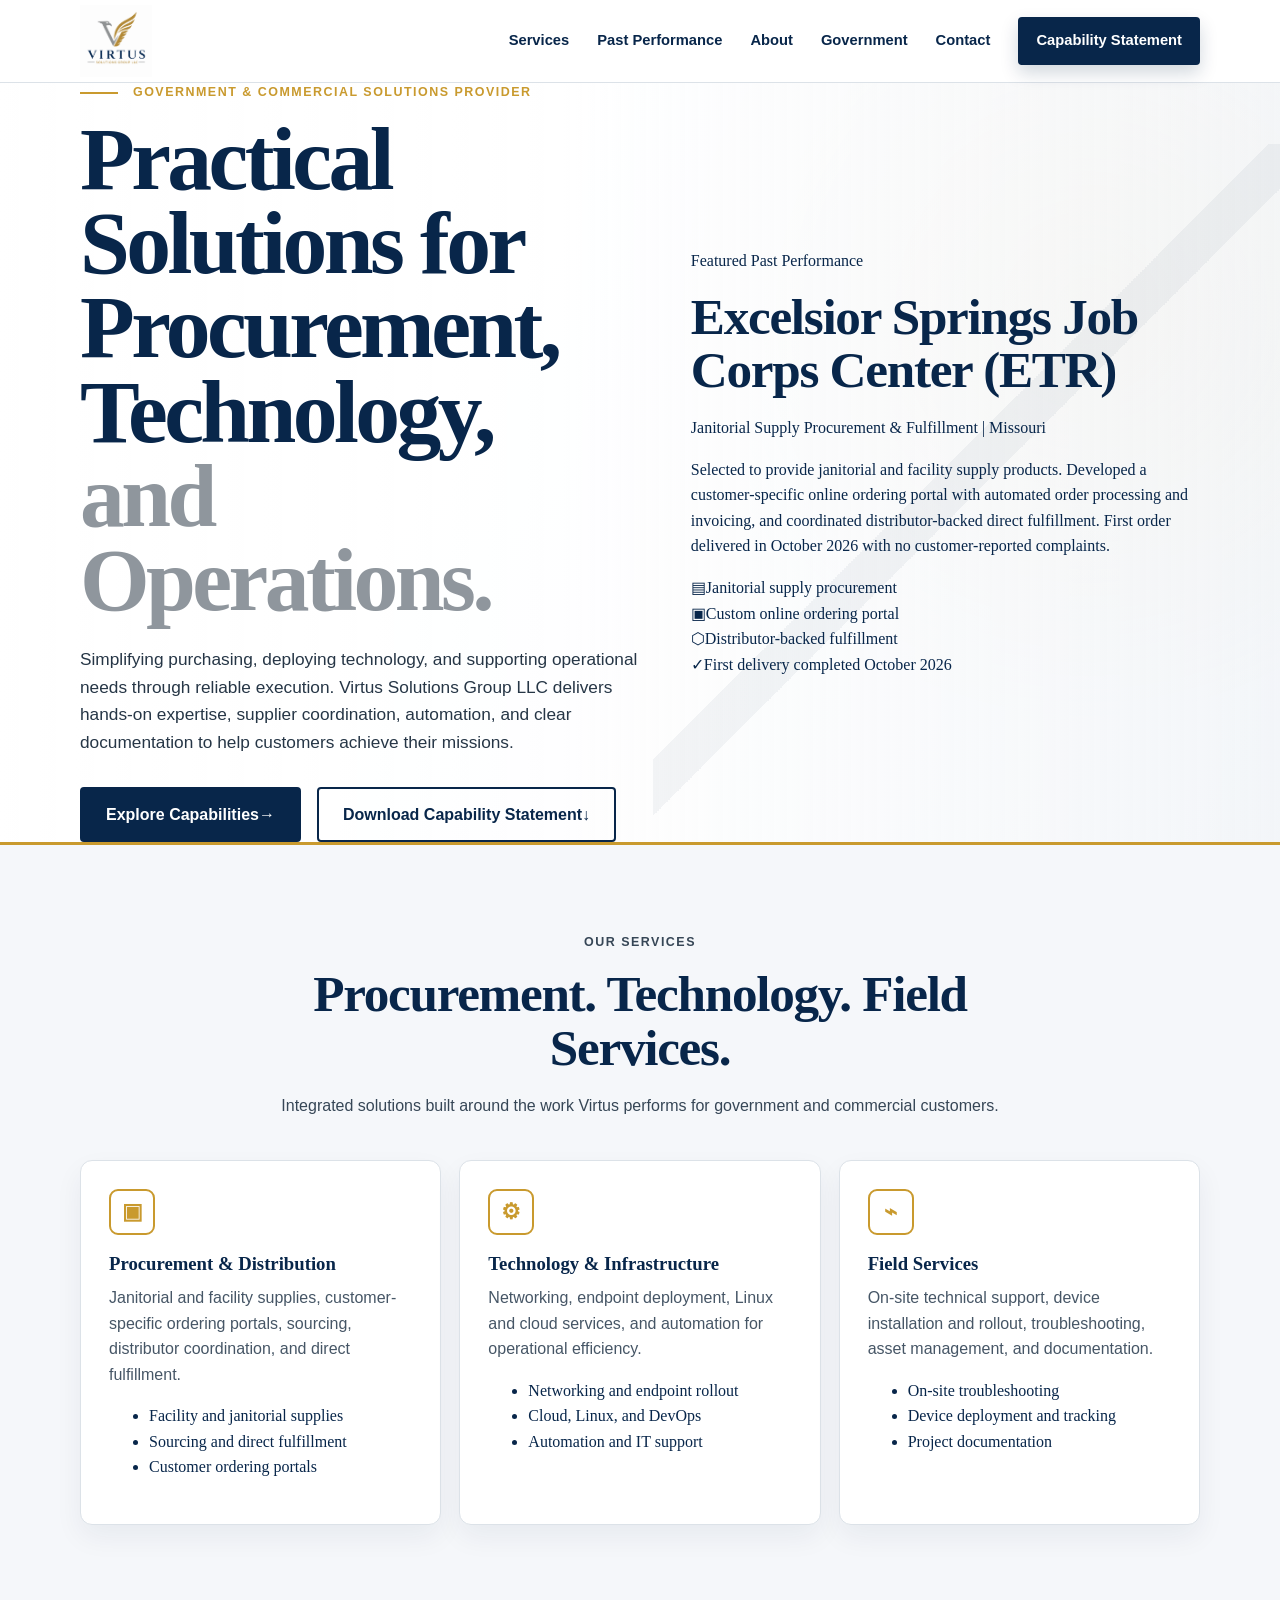
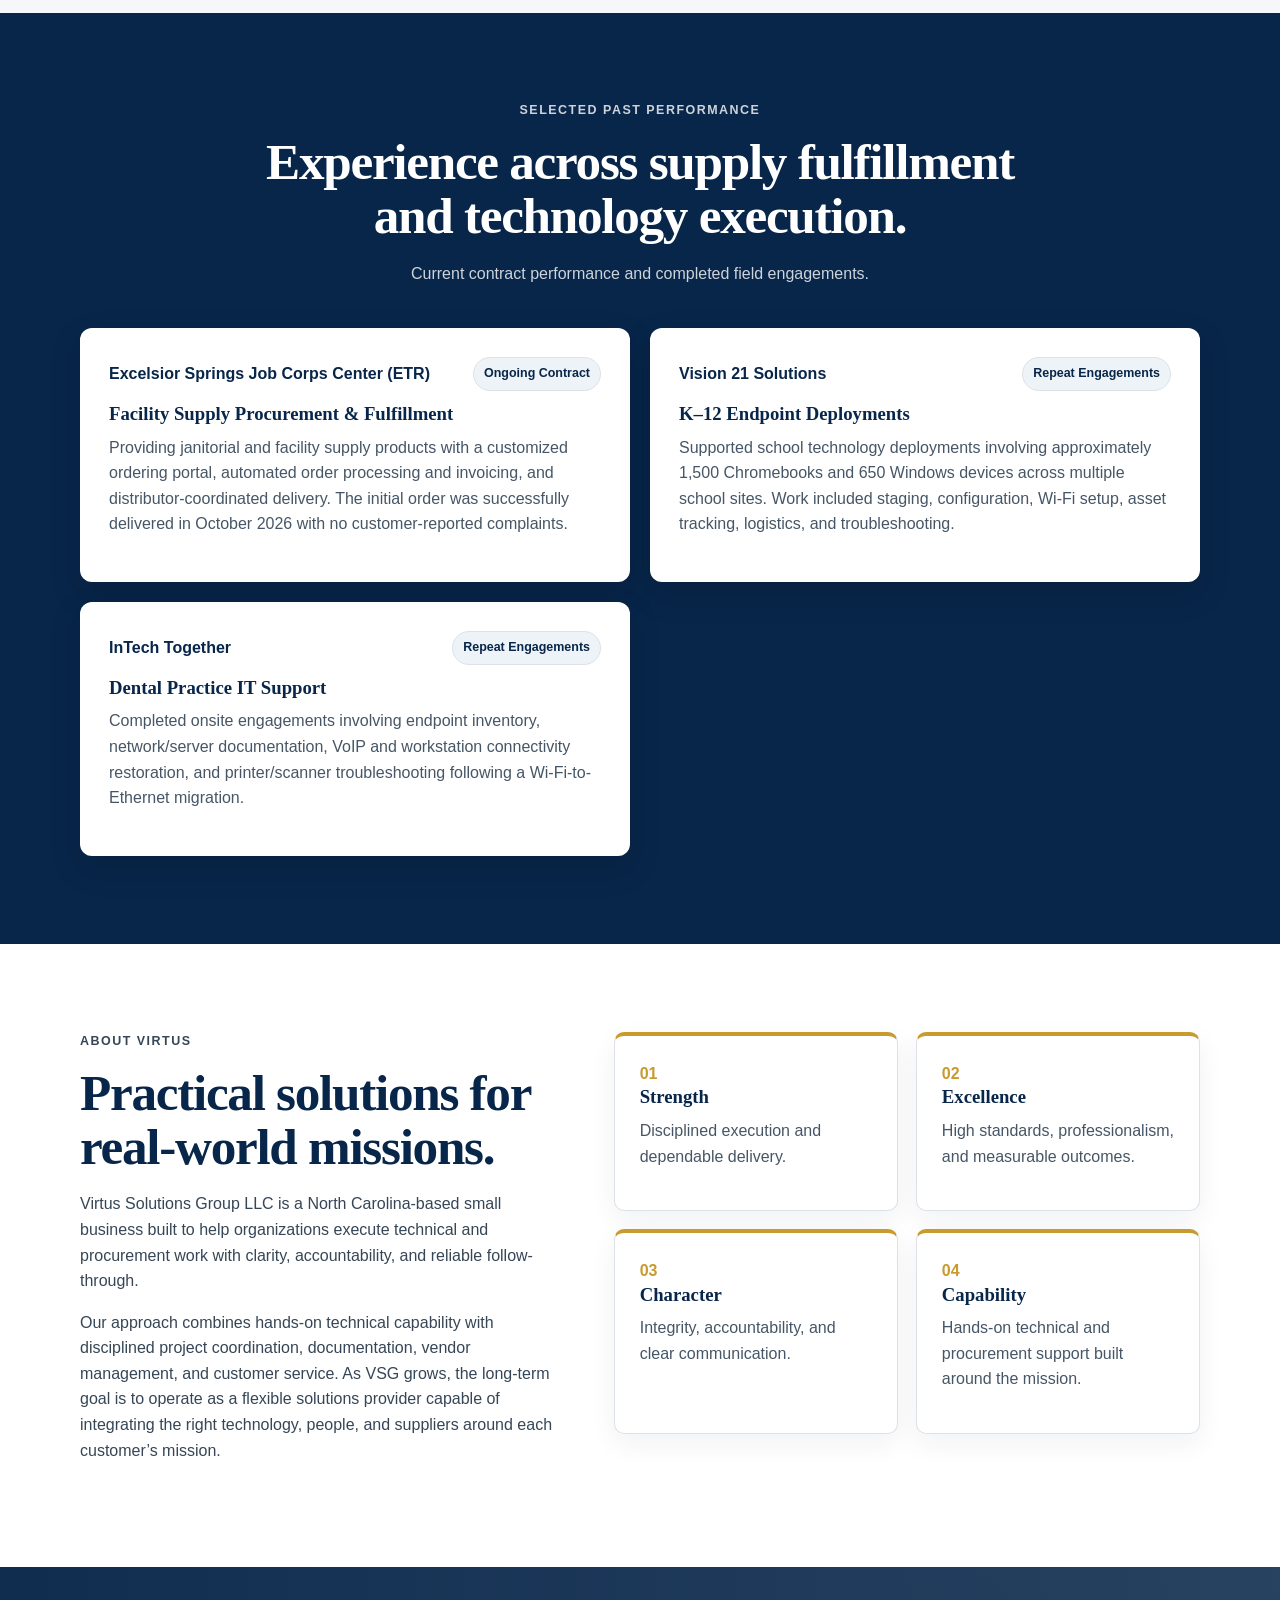
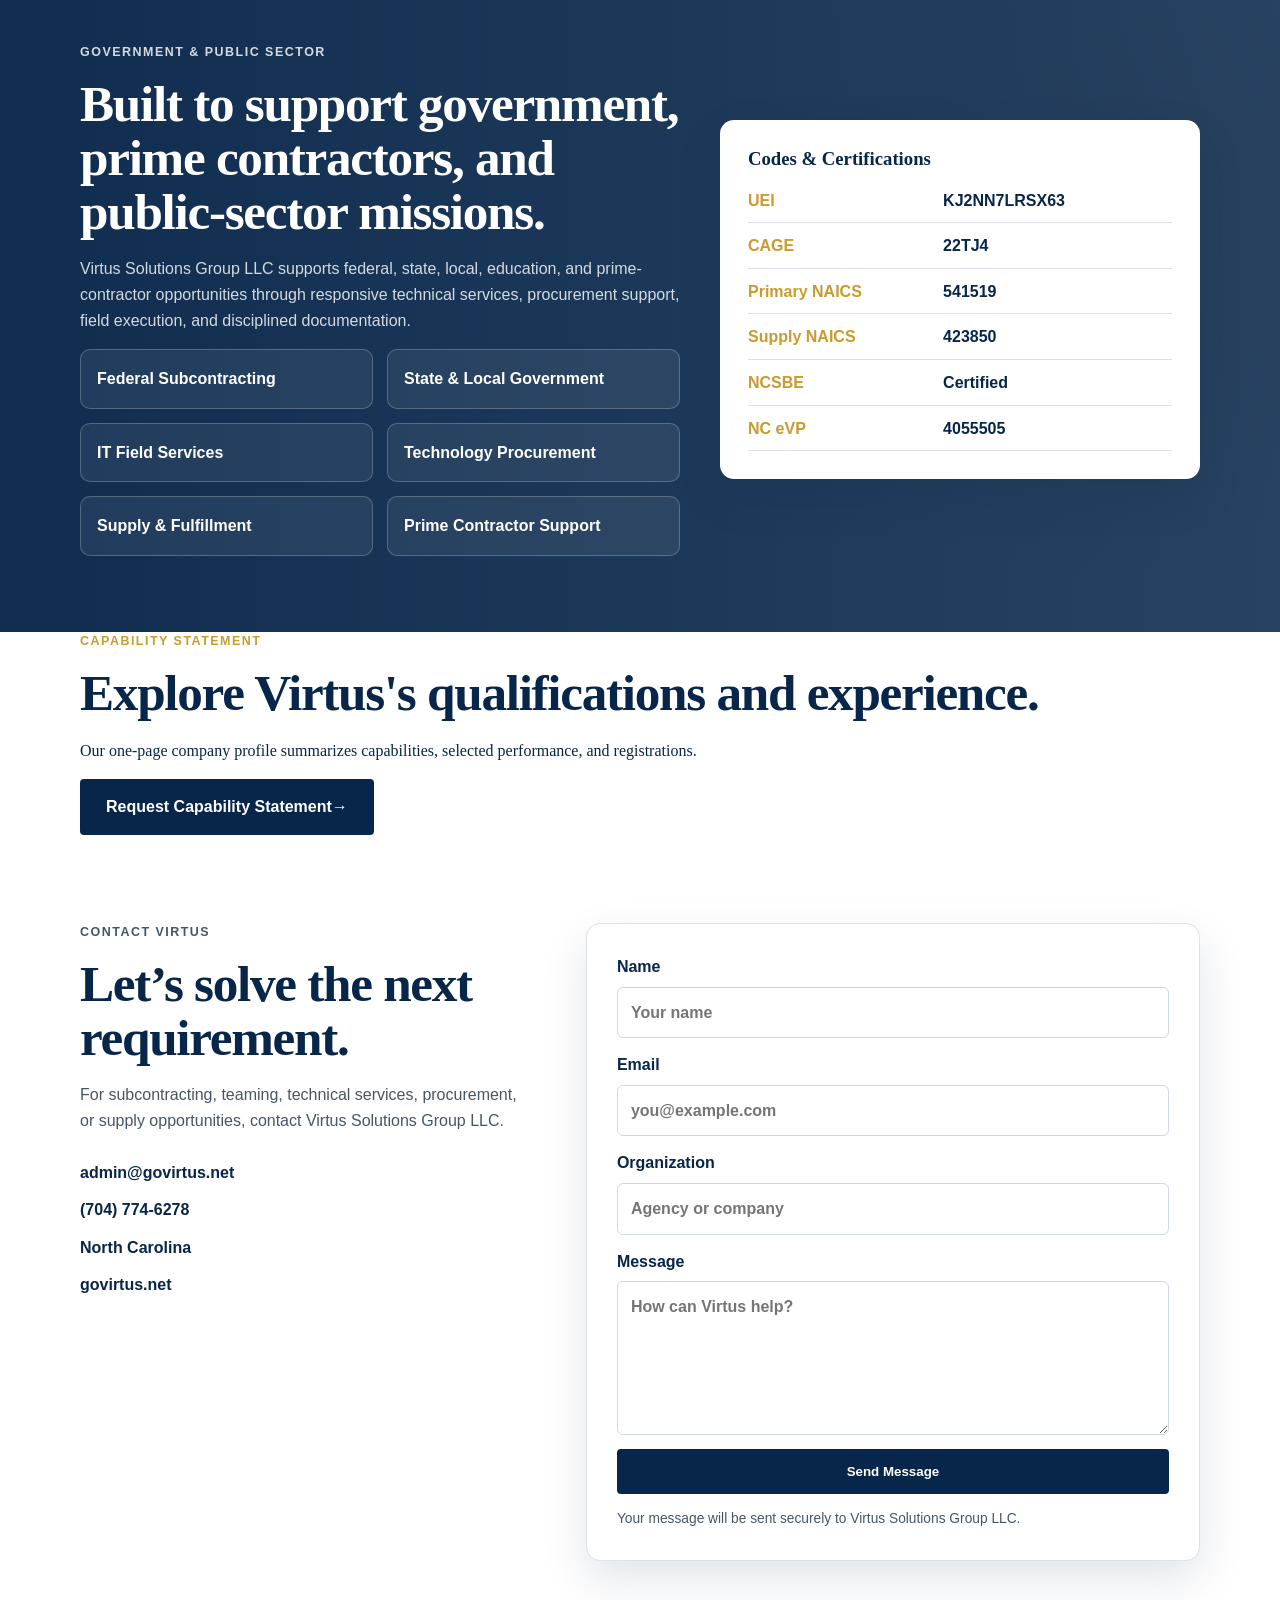
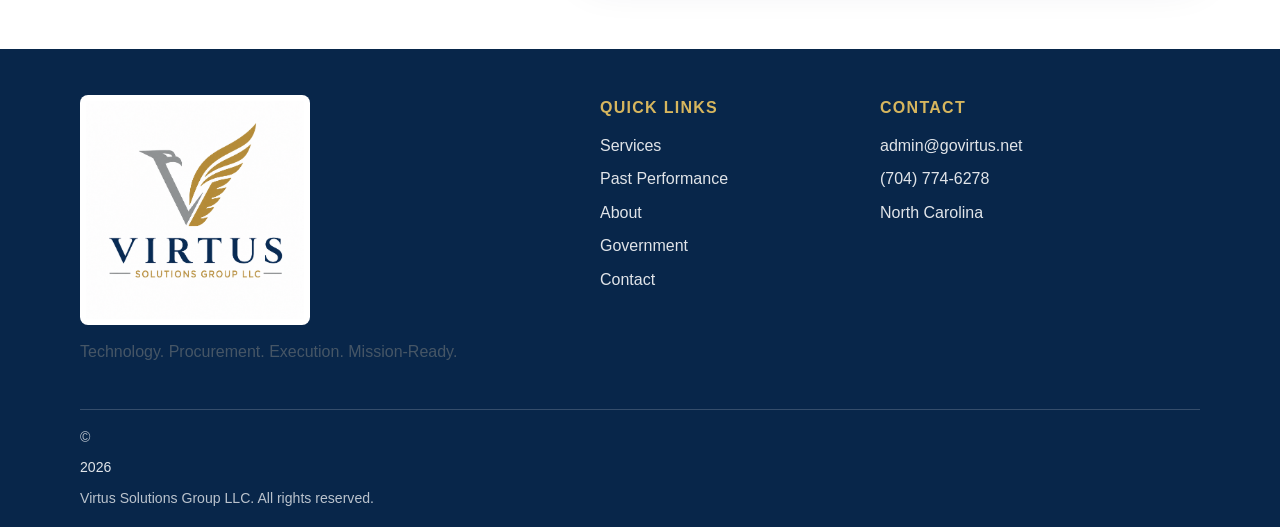
==== commit b900e5bb: "Redesign homepage around dark executive ETR-first concept" ====
--- a/index.html
+++ b/index.html
@@ -3,8 +3,8 @@
 <head>
   <meta charset="utf-8" />
   <meta name="viewport" content="width=device-width, initial-scale=1" />
-  <title>Virtus Solutions Group LLC | IT Solutions, Field Services & Procurement</title>
-  <meta name="description" content="Virtus Solutions Group LLC provides IT field services, endpoint deployment, networking, cloud and Linux support, technology procurement, and supply fulfillment for government, prime contractors, and commercial organizations." />
+  <title>Virtus Solutions Group LLC | Government & Commercial Procurement, Technology & Field Services</title>
+  <meta name="description" content="Virtus Solutions Group LLC provides procurement and supply fulfillment, technology and infrastructure solutions, and on-site field services for government, prime contractors, and commercial organizations." />
   <link rel="icon" type="image/png" sizes="32x32" href="assets/favicon-32.png" />
   <link rel="apple-touch-icon" href="assets/favicon-180.png" />
   <link rel="stylesheet" href="styles.css" />
@@ -22,7 +22,7 @@
         <a href="#about">About</a>
         <a href="#government">Government</a>
         <a href="#contact">Contact</a>
-        <a class="nav-cta" href="mailto:admin@govirtus.net">Get in Touch</a>
+        <a class="nav-cta" href="#capability-statement">Capability Statement</a>
       </div>
     </nav>
   </header>
@@ -31,22 +31,69 @@
     <section class="hero">
       <div class="container hero-grid">
         <div class="hero-copy">
-          <p class="eyebrow"><span></span> Technology Solutions. Field Services. Procurement.</p>
-          <h1>Professional.<br />Reliable.<br /><span>Mission-Ready.</span></h1>
-          <p class="hero-text">Virtus Solutions Group LLC delivers practical IT solutions, field deployment support, technical procurement, and supply services for government agencies, prime contractors, and commercial organizations.</p>
+          <p class="eyebrow"><span></span> Government &amp; Commercial Solutions Provider</p>
+          <h1>Practical Solutions for Procurement, Technology, <span>and Operations.</span></h1>
+          <p class="hero-text">Simplifying purchasing, deploying technology, and supporting operational needs through reliable execution. Virtus Solutions Group LLC delivers hands-on expertise, supplier coordination, automation, and clear documentation to help customers achieve their missions.</p>
           <div class="hero-actions">
-            <a class="btn primary" href="#services">Explore Our Capabilities</a>
-            <a class="btn secondary" href="mailto:admin@govirtus.net">Contact Virtus</a>
-          </div>
-        </div>
-        <div class="hero-card" aria-label="Virtus core capabilities">
-          <img src="assets/favicon-512.png" alt="Virtus eagle V emblem" />
-          <div>
-            <strong>Endpoint Deployment</strong>
-            <strong>Networking</strong>
-            <strong>Cloud & Linux</strong>
-            <strong>Procurement</strong>
-          </div>
+            <a class="btn primary" href="#services">Explore Capabilities <span aria-hidden="true">→</span></a>
+            <a class="btn secondary" href="#capability-statement">Download Capability Statement <span aria-hidden="true">↓</span></a>
+          </div>
+        </div>
+        <article class="featured-contract" aria-labelledby="featured-contract-title">
+          <div class="featured-content">
+            <p class="featured-label">Featured Past Performance</p>
+            <h2 id="featured-contract-title">Excelsior Springs Job Corps Center (ETR)</h2>
+            <p class="featured-subtitle">Janitorial Supply Procurement &amp; Fulfillment <span aria-hidden="true">|</span> Missouri</p>
+            <p class="featured-summary">Selected to provide janitorial and facility supply products. Developed a customer-specific online ordering portal with automated order processing and invoicing, and coordinated distributor-backed direct fulfillment. First order delivered in October 2026 with no customer-reported complaints.</p>
+            <div class="featured-metrics">
+              <div><span class="metric-icon" aria-hidden="true">▤</span><span>Janitorial supply procurement</span></div>
+              <div><span class="metric-icon" aria-hidden="true">▣</span><span>Custom online ordering portal</span></div>
+              <div><span class="metric-icon" aria-hidden="true">⬡</span><span>Distributor-backed fulfillment</span></div>
+              <div><span class="metric-icon" aria-hidden="true">✓</span><span>First delivery completed October 2026</span></div>
+            </div>
+          </div>
+        </article>
+      </div>
+    </section>
+
+    <section class="services section" id="services">
+      <div class="container">
+        <div class="section-center">
+          <p class="section-kicker">Our Services</p>
+          <h2>Procurement. Technology. Field Services.</h2>
+          <p>Integrated solutions built around the work Virtus performs for government and commercial customers.</p>
+        </div>
+        <div class="service-grid">
+          <article class="service-card"><div class="icon" aria-hidden="true">▣</div><h3>Procurement &amp; Distribution</h3><p>Janitorial and facility supplies, customer-specific ordering portals, sourcing, distributor coordination, and direct fulfillment.</p><ul><li>Facility and janitorial supplies</li><li>Sourcing and direct fulfillment</li><li>Customer ordering portals</li></ul></article>
+          <article class="service-card"><div class="icon" aria-hidden="true">⚙</div><h3>Technology &amp; Infrastructure</h3><p>Networking, endpoint deployment, Linux and cloud services, and automation for operational efficiency.</p><ul><li>Networking and endpoint rollout</li><li>Cloud, Linux, and DevOps</li><li>Automation and IT support</li></ul></article>
+          <article class="service-card"><div class="icon" aria-hidden="true">⌁</div><h3>Field Services</h3><p>On-site technical support, device installation and rollout, troubleshooting, asset management, and documentation.</p><ul><li>On-site troubleshooting</li><li>Device deployment and tracking</li><li>Project documentation</li></ul></article>
+        </div>
+      </div>
+    </section>
+
+    <section class="performance section" id="performance">
+      <div class="container">
+        <div class="section-center performance-heading">
+          <p class="section-kicker light">Selected Past Performance</p>
+          <h2>Experience across supply fulfillment and technology execution.</h2>
+          <p>Current contract performance and completed field engagements.</p>
+        </div>
+        <div class="performance-grid">
+          <article class="performance-card">
+            <div class="performance-topline"><span>Excelsior Springs Job Corps Center (ETR)</span><b>Ongoing Contract</b></div>
+            <h3>Facility Supply Procurement &amp; Fulfillment</h3>
+            <p>Providing janitorial and facility supply products with a customized ordering portal, automated order processing and invoicing, and distributor-coordinated delivery. The initial order was successfully delivered in October 2026 with no customer-reported complaints.</p>
+          </article>
+          <article class="performance-card">
+            <div class="performance-topline"><span>Vision 21 Solutions</span><b>Repeat Engagements</b></div>
+            <h3>K–12 Endpoint Deployments</h3>
+            <p>Supported school technology deployments involving approximately 1,500 Chromebooks and 650 Windows devices across multiple school sites. Work included staging, configuration, Wi-Fi setup, asset tracking, logistics, and troubleshooting.</p>
+          </article>
+          <article class="performance-card">
+            <div class="performance-topline"><span>InTech Together</span><b>Repeat Engagements</b></div>
+            <h3>Dental Practice IT Support</h3>
+            <p>Completed onsite engagements involving endpoint inventory, network/server documentation, VoIP and workstation connectivity restoration, and printer/scanner troubleshooting following a Wi-Fi-to-Ethernet migration.</p>
+          </article>
         </div>
       </div>
     </section>
@@ -64,46 +111,6 @@
           <article><span>02</span><h3>Excellence</h3><p>High standards, professionalism, and measurable outcomes.</p></article>
           <article><span>03</span><h3>Character</h3><p>Integrity, accountability, and clear communication.</p></article>
           <article><span>04</span><h3>Capability</h3><p>Hands-on technical and procurement support built around the mission.</p></article>
-        </div>
-      </div>
-    </section>
-
-    <section class="services section" id="services">
-      <div class="container">
-        <div class="section-center">
-          <p class="section-kicker">Our Services</p>
-          <h2>End-to-end support for technology and procurement needs.</h2>
-          <p>Focused capabilities built around work Virtus is already performing today.</p>
-        </div>
-        <div class="service-grid">
-          <article class="service-card"><div class="icon">⌨</div><h3>IT Field Services & Deployment</h3><p>Endpoint rollouts, Chromebook and Windows deployments, device staging, configuration, firmware updates, asset tracking, and onsite technical support.</p></article>
-          <article class="service-card"><div class="icon">◫</div><h3>Networking & Workplace Technology</h3><p>Connectivity troubleshooting, VoIP, wired/wireless support, printer and scanner issues, conference-room technology, and endpoint operations.</p></article>
-          <article class="service-card"><div class="icon">◉</div><h3>Cloud, Linux & Web Infrastructure</h3><p>Linux administration, Docker, hosting, WordPress, DNS/domain configuration, migrations, and deployment troubleshooting.</p></article>
-          <article class="service-card"><div class="icon">⚙</div><h3>DevOps & Automation</h3><p>CI/CD workflows, GitHub Actions, Bash, Git, release automation, documentation, and repeatable deployment procedures.</p></article>
-          <article class="service-card"><div class="icon">▣</div><h3>Technology Procurement</h3><p>Hardware and software sourcing, licensing support, vendor coordination, fulfillment planning, and technical procurement support.</p></article>
-          <article class="service-card"><div class="icon">□</div><h3>Supply & Fulfillment Solutions</h3><p>Product sourcing, resale, account management, order coordination, distributor-backed fulfillment, and recurring supply support.</p></article>
-        </div>
-      </div>
-    </section>
-
-    <section class="performance section" id="performance">
-      <div class="container">
-        <div class="section-center performance-heading">
-          <p class="section-kicker light">Past Performance</p>
-          <h2>Proven execution in the field.</h2>
-          <p>Repeat customers. Real results.</p>
-        </div>
-        <div class="performance-grid">
-          <article class="performance-card">
-            <div class="performance-topline"><span>Vision 21 Solutions</span><b>Repeat Engagements</b></div>
-            <h3>K-12 Endpoint Deployments</h3>
-            <p>Supported repeat school technology deployments involving approximately 1,500 Chromebooks and an additional 650 Windows devices across multiple school sites. Work included staging, configuration, firmware updates, software/Wi-Fi setup, asset tracking, logistics, and troubleshooting.</p>
-          </article>
-          <article class="performance-card">
-            <div class="performance-topline"><span>InTech Together</span><b>Repeat Engagements</b></div>
-            <h3>Dental Practice IT Support</h3>
-            <p>Completed repeat onsite engagements involving endpoint inventory, RMM deployment, network/server documentation, VoIP and workstation connectivity restoration, and Brother printer/scanner troubleshooting following a Wi-Fi-to-Ethernet migration.</p>
-          </article>
         </div>
       </div>
     </section>
@@ -137,6 +144,12 @@
       </div>
     </section>
 
+    <section class="statement-band" id="capability-statement">
+      <div class="container statement-layout">
+        <div><p class="section-kicker">Capability Statement</p><h2>Explore Virtus's qualifications and experience.</h2><p>Our one-page company profile summarizes capabilities, selected performance, and registrations.</p></div>
+        <a class="btn primary" href="mailto:admin@govirtus.net?subject=Request%20VSG%20Capability%20Statement%20V10">Request Capability Statement <span aria-hidden="true">→</span></a>
+      </div>
+    </section>
     <section class="contact section" id="contact">
       <div class="container contact-grid">
         <div>
--- a/styles.css
+++ b/styles.css
@@ -239,3 +239,85 @@
   .hero-actions { flex-direction: column; }
   .btn { width: 100%; }
 }
+
+
+/* 2026 capability refresh */
+.performance {
+  background: var(--navy);
+  color: var(--white);
+}
+.performance-heading p { color: rgba(255,255,255,.8); }
+.performance-grid {
+  display: grid;
+  grid-template-columns: 1fr 1fr;
+  gap: 20px;
+}
+.performance-card {
+  background: var(--white);
+  color: var(--navy);
+  border-radius: 12px;
+  padding: 28px;
+  border: 1px solid rgba(255,255,255,.24);
+  box-shadow: 0 12px 32px rgba(0,0,0,.15);
+}
+.performance-card p {
+  color: #465666;
+  font-family: Arial, sans-serif;
+}
+.performance-topline {
+  display: flex;
+  gap: 14px;
+  align-items: center;
+  justify-content: space-between;
+  margin-bottom: 12px;
+  font-family: Arial, sans-serif;
+}
+.performance-topline span {
+  font-weight: 900;
+}
+.performance-topline b {
+  background: #eef3f7;
+  color: var(--navy);
+  border: 1px solid var(--line);
+  border-radius: 999px;
+  padding: 6px 10px;
+  font-size: .78rem;
+}
+.credentials-card {
+  background: var(--white);
+  color: var(--navy);
+  padding: 28px;
+  border-radius: 14px;
+  box-shadow: var(--shadow);
+}
+.credentials-card h3 {
+  margin-bottom: 18px;
+}
+.credentials-card dl {
+  margin: 0;
+  display: grid;
+  gap: 10px;
+}
+.credentials-card dl div {
+  display: grid;
+  grid-template-columns: 1fr 1.25fr;
+  gap: 12px;
+  border-bottom: 1px solid var(--line);
+  padding-bottom: 9px;
+  font-family: Arial, sans-serif;
+}
+.credentials-card dt {
+  color: var(--gold);
+  font-weight: 900;
+}
+.credentials-card dd {
+  margin: 0;
+  font-weight: 800;
+}
+@media (max-width: 900px) {
+  .performance-grid { grid-template-columns: 1fr; }
+}
+@media (max-width: 620px) {
+  .performance-topline { align-items: flex-start; flex-direction: column; }
+  .credentials-card dl div { grid-template-columns: 1fr; gap: 3px; }
+}
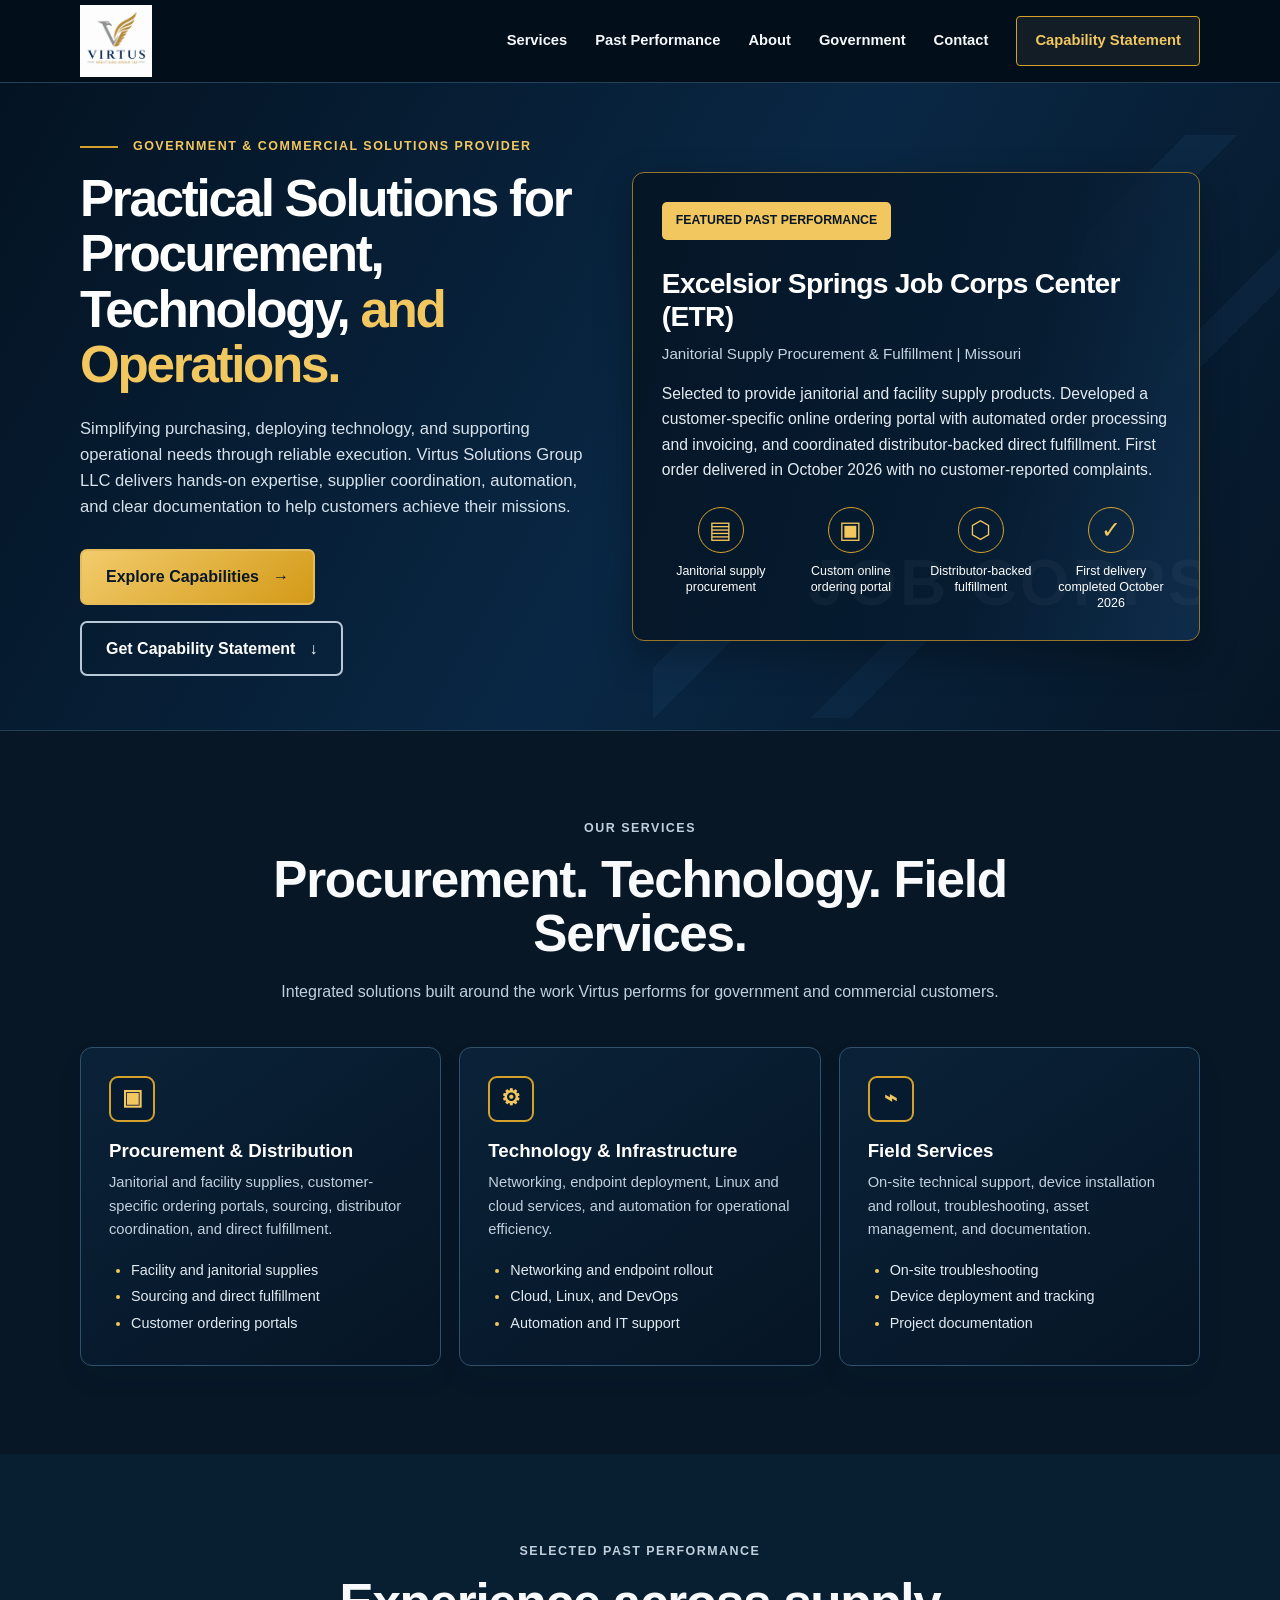
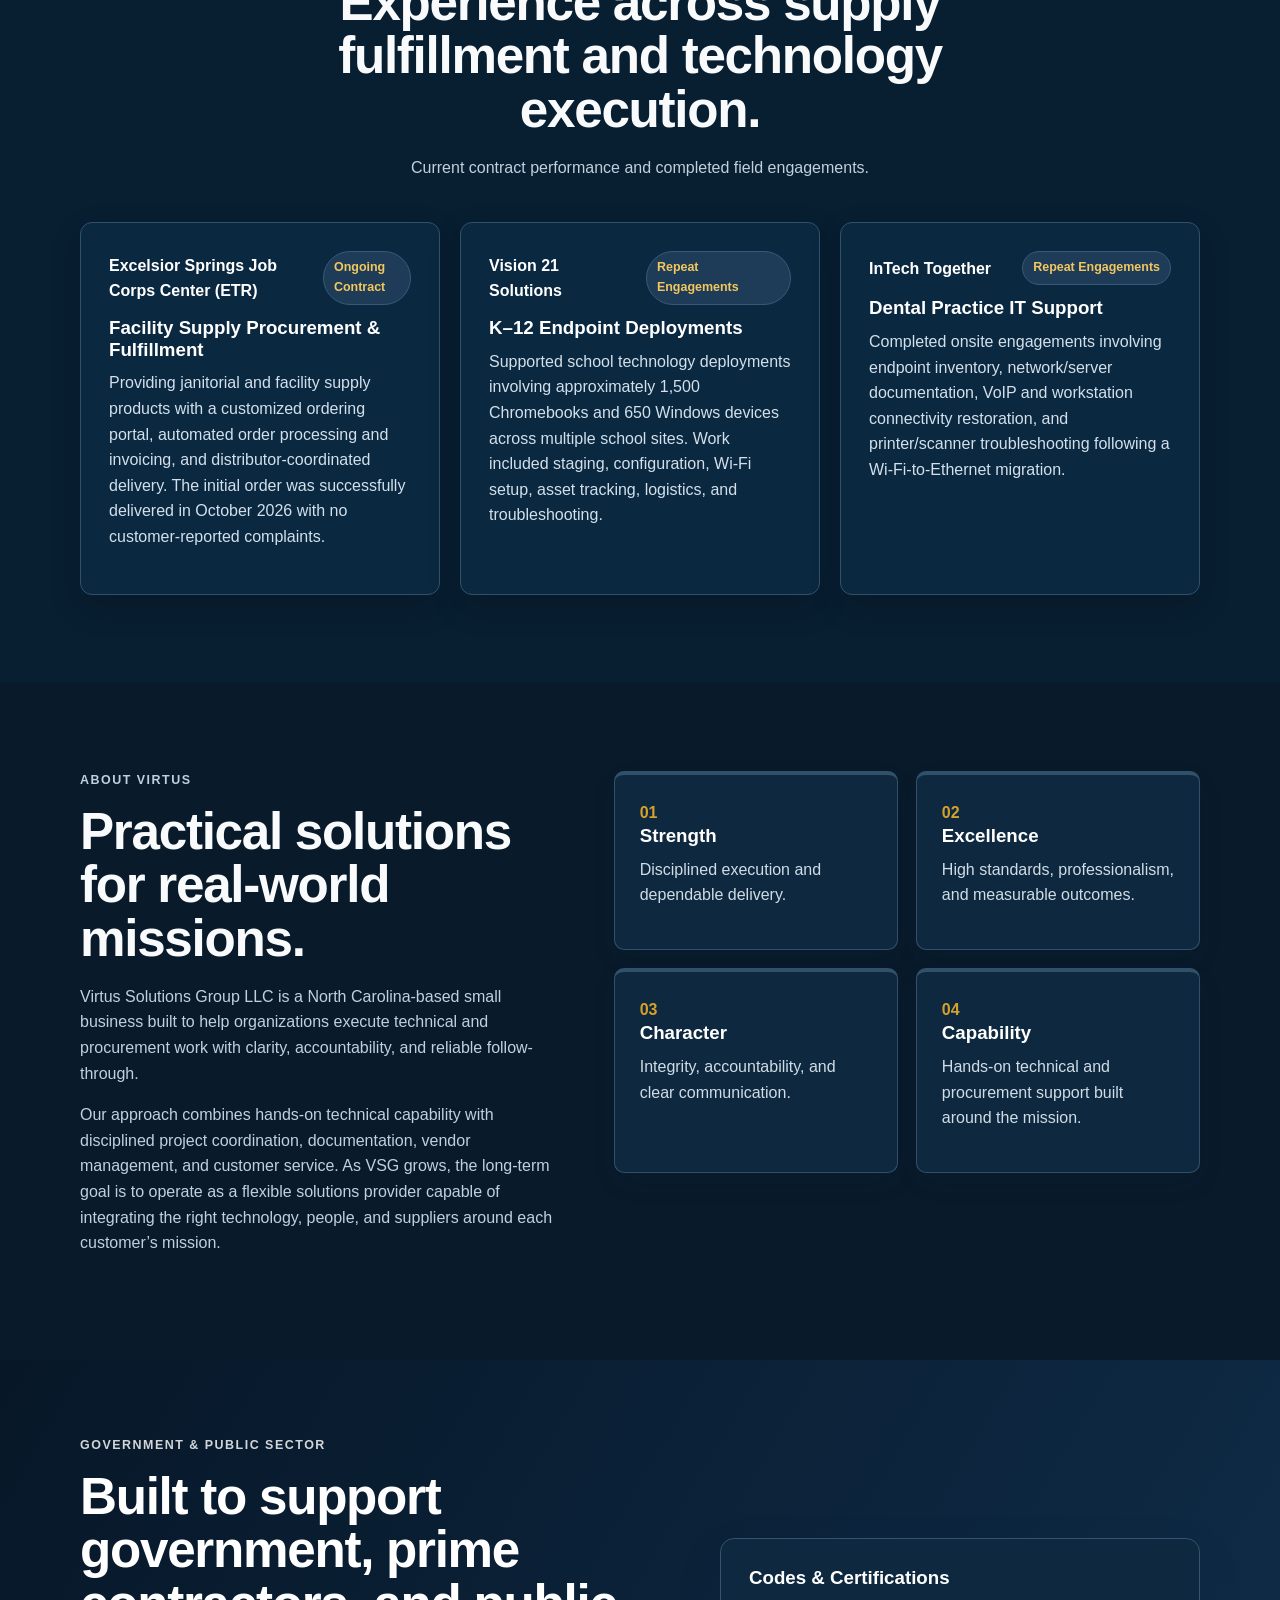
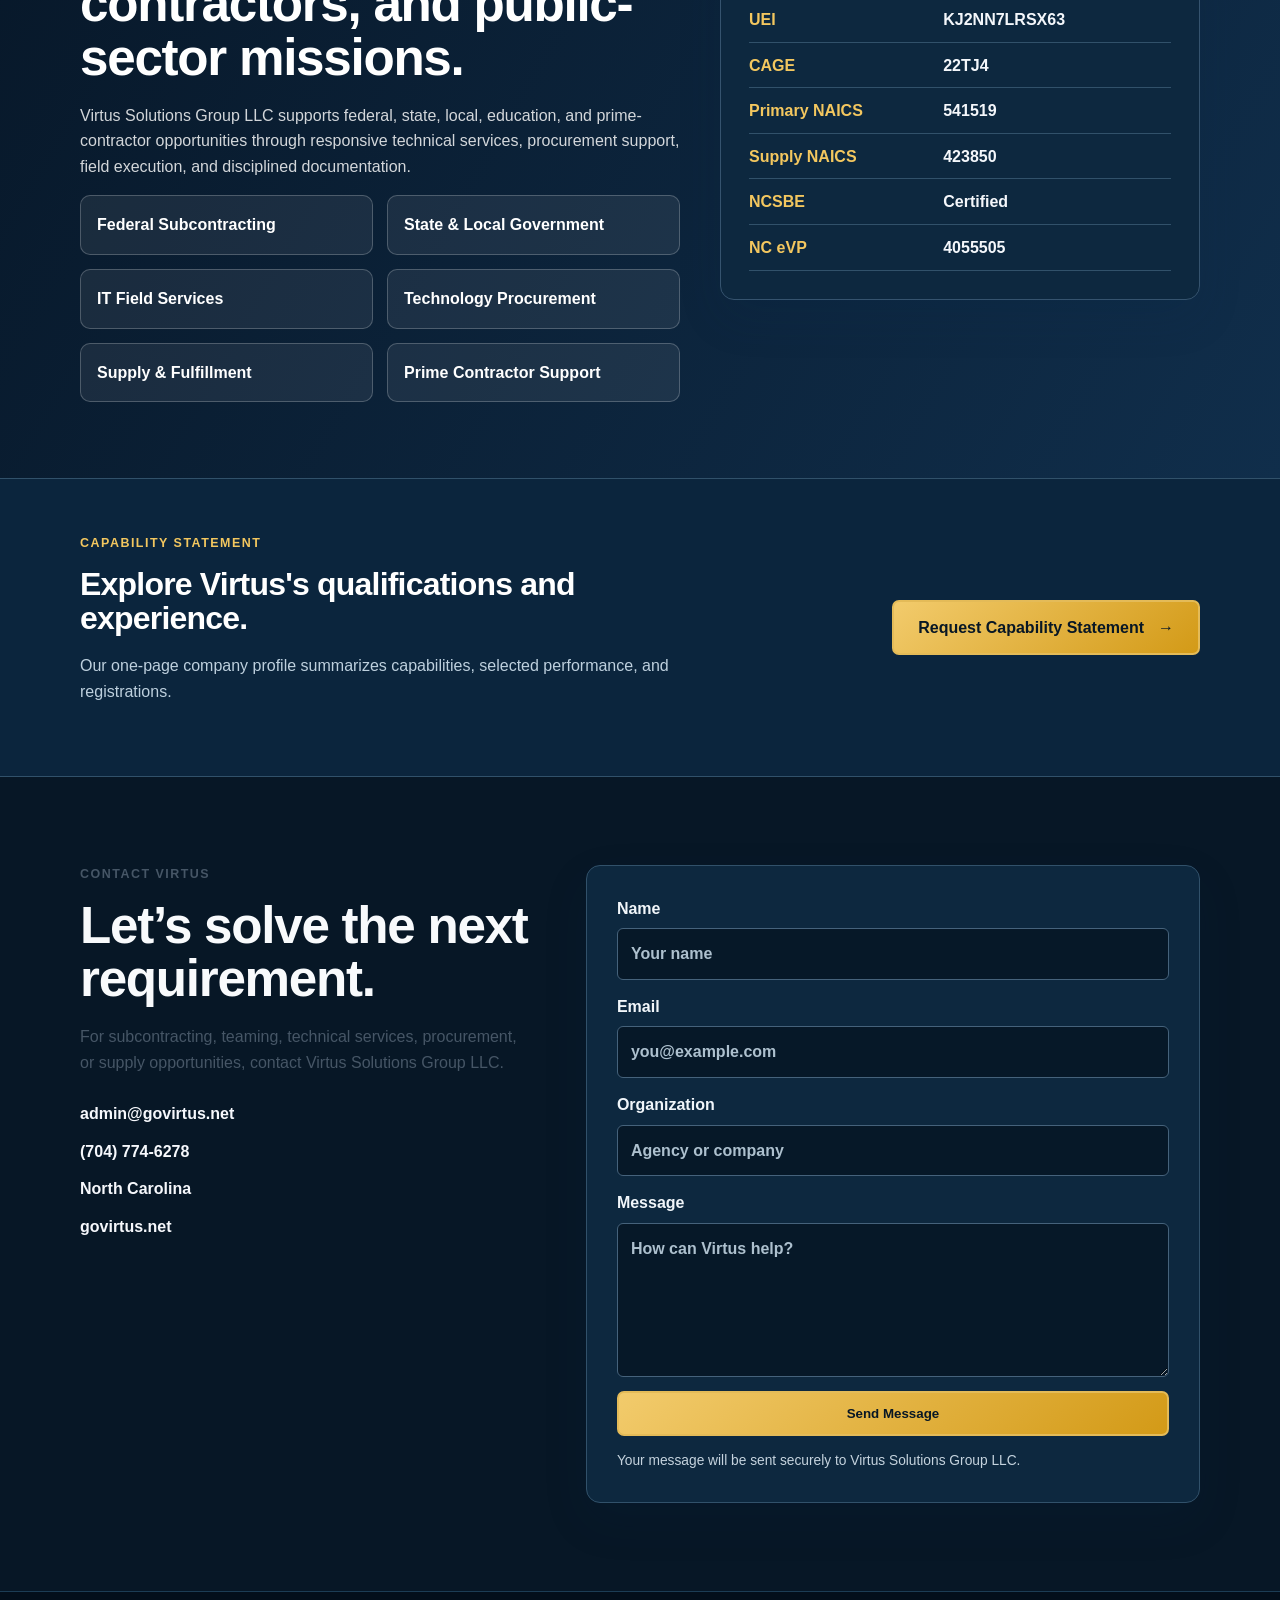
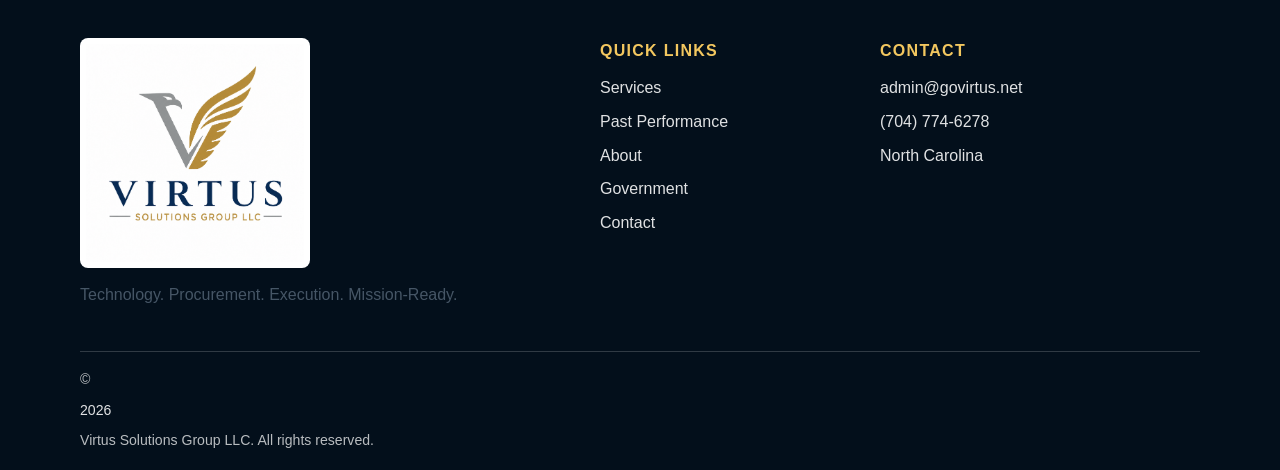
==== commit 346982d7: "Separate featured ETR text and photo for unobstructed entrance sign" ====
--- a/index.html
+++ b/index.html
@@ -36,15 +36,18 @@
           <p class="hero-text">Simplifying purchasing, deploying technology, and supporting operational needs through reliable execution. Virtus Solutions Group LLC delivers hands-on expertise, supplier coordination, automation, and clear documentation to help customers achieve their missions.</p>
           <div class="hero-actions">
             <a class="btn primary" href="#services">Explore Capabilities <span aria-hidden="true">→</span></a>
-            <a class="btn secondary" href="#capability-statement">Download Capability Statement <span aria-hidden="true">↓</span></a>
+            <a class="btn secondary" href="#capability-statement">Get Capability Statement <span aria-hidden="true">↓</span></a>
           </div>
         </div>
         <article class="featured-contract" aria-labelledby="featured-contract-title">
+          <div class="featured-photo" role="img" aria-label="Excelsior Springs Job Corps Center entrance sign — photo pending publication permission"></div>
           <div class="featured-content">
+            <div class="featured-text">
             <p class="featured-label">Featured Past Performance</p>
             <h2 id="featured-contract-title">Excelsior Springs Job Corps Center (ETR)</h2>
             <p class="featured-subtitle">Janitorial Supply Procurement &amp; Fulfillment <span aria-hidden="true">|</span> Missouri</p>
             <p class="featured-summary">Selected to provide janitorial and facility supply products. Developed a customer-specific online ordering portal with automated order processing and invoicing, and coordinated distributor-backed direct fulfillment. First order delivered in October 2026 with no customer-reported complaints.</p>
+            </div>
             <div class="featured-metrics">
               <div><span class="metric-icon" aria-hidden="true">▤</span><span>Janitorial supply procurement</span></div>
               <div><span class="metric-icon" aria-hidden="true">▣</span><span>Custom online ordering portal</span></div>
--- a/styles.css
+++ b/styles.css
@@ -321,3 +321,72 @@
   .performance-topline { align-items: flex-start; flex-direction: column; }
   .credentials-card dl div { grid-template-columns: 1fr; gap: 3px; }
 }
+
+
+/* Dark executive concept — proposed V11 design, review branch only */
+:root { --navy: #061626; --navy-2: #0a2542; --gold: #d5a12b; --gold-2: #f3c75f; --silver: #aab6c3; --light: #071a2c; --line: #27435b; }
+body { background:#061626; color:#f5f7fb; font-family:Arial,Helvetica,sans-serif; }
+h1,h2,h3 { font-family:Arial,Helvetica,sans-serif; }
+.site-header { background:rgba(3,15,27,.98); border-bottom:1px solid #244158; }
+.nav-links a { color:#f5f7fb; }
+.nav-cta { background:#131d25; border:1px solid var(--gold); color:var(--gold-2)!important; box-shadow:none; }
+.hero { background:linear-gradient(120deg,#041322 0%,#092744 54%,#061626 100%);border-bottom:1px solid #244158; }
+.hero::after { background:linear-gradient(135deg, transparent 0 41%,rgba(36,86,132,.17) 41% 45%, transparent 45% 57%,rgba(27,68,108,.2) 57% 60%,transparent 60%); }
+.hero-grid { grid-template-columns: .94fr 1.06fr; min-height:600px; gap:48px; padding:54px 0; }
+.hero-copy h1 { font-size:clamp(2.6rem,4vw,4.3rem); letter-spacing:-.045em; line-height:1.08; color:#fff; }
+.hero-copy h1 span { color:var(--gold-2); }
+.hero-text { color:#d7e2eb; font-size:1.04rem; line-height:1.55; }
+.eyebrow { color:var(--gold-2); }
+.btn { border-radius:7px; gap:14px; text-align:center; }
+.btn.primary { background:linear-gradient(140deg,#f2cb6c,#d39a17);border-color:#e4bb58;color:#081725; }
+.btn.secondary { border-color:#b7c8d8;color:#fff; }
+.featured-contract { min-width:0; border-radius:12px; border:1px solid #977629; background:linear-gradient(105deg,rgba(5,21,37,.98) 0%,rgba(7,28,49,.97) 65%,rgba(15,47,78,.9) 100%); box-shadow:0 15px 38px rgba(0,0,0,.28);position:relative;overflow:hidden; }
+.featured-contract::after { content:"JOB CORPS";position:absolute;bottom:6px;right:-15px;font-size:4rem;font-weight:900;color:rgba(255,255,255,.035);letter-spacing:.05em;pointer-events:none; }
+.featured-content {position:relative;z-index:1;padding:29px;}
+.featured-label {display:inline-block;background:var(--gold-2);color:#081725;border-radius:5px;padding:9px 14px;font-size:.77rem;font-weight:800;text-transform:uppercase;}
+.featured-contract h2 {font-size:clamp(1.5rem,2.2vw,2.25rem);line-height:1.18;margin:15px 0 8px;color:#fff;}
+.featured-subtitle {color:#c5d5e2;font-size:.95rem; }
+.featured-summary {color:#e4ebf0;font-size:.98rem;line-height:1.62;}
+.featured-metrics {display:grid;grid-template-columns:repeat(4,1fr);gap:12px;margin-top:24px;}
+.featured-metrics>div {display:flex;flex-direction:column;align-items:center;text-align:center;gap:10px;color:#fff;font-size:.78rem;line-height:1.3;}
+.metric-icon {display:grid;place-items:center;width:46px;height:46px;border:1px solid var(--gold);border-radius:50%;color:var(--gold-2);font-size:1.5rem;}
+.services {background:#071726;}
+.section-center h2, .about h2, .contact h2 {color:#f8fafc;}
+.section-center p,.about-grid p,.service-card p {color:#c1d0dd!important;}
+.section-kicker {color:var(--gold-2);}
+.service-grid {grid-template-columns:repeat(3,minmax(0,1fr));}
+.service-card {background:linear-gradient(145deg,#0a2238,#061525);border:1px solid #31516a;min-height:290px;color:#fff;}
+.service-card h3 {color:#fff;}
+.service-card p {font-size:.92rem;}
+.service-card ul {padding-left:22px;margin:15px 0 0;color:#e2eaf1;font-size:.9rem;line-height:1.85;}
+.service-card li::marker {color:var(--gold-2);}
+.icon {background:#071b30;color:var(--gold-2);border-color:var(--gold);}
+.performance {background:#081e31;}
+.performance-card {background:#0b2841;color:#fff;border:1px solid #31516a;}
+.performance-card h3 {color:#fff;}
+.performance-card p {color:#d3e0ea!important;}
+.performance-topline b {background:#1e3c57;color:#f2c75f;border-color:#355a79;}
+.performance-grid {grid-template-columns:repeat(3,minmax(0,1fr));}
+.about {background:#091b2b;}
+.values-grid article {background:#0e293f;border-color:#31516a;color:#fff;}
+.values-grid p {color:#d0dce6!important;}
+.government {background:linear-gradient(120deg,#071728,#102e4b);}
+.credentials-card {background:#0d283f;color:#fff;border:1px solid #35536e;}
+.credentials-card dd {color:#f4f7fb;}
+.credentials-card dt {color:var(--gold-2);}
+.credentials-card dl div {border-color:#31516a;}
+.statement-band {padding:55px 0;background:#0b253d;border-top:1px solid #31516a;border-bottom:1px solid #31516a;}
+.statement-layout {display:flex;align-items:center;justify-content:space-between;gap:35px;}
+.statement-band h2 {font-size:2rem;max-width:600px;color:#fff;}
+.statement-band p:not(.section-kicker) {color:#bed0de;max-width:630px;}
+.contact {background:#071726;}
+.contact-list a,.contact-list span {color:#f6f8fc;}
+.contact-form {background:#0d283f;border-color:#31516a;}
+.contact-form label {color:#f1f6fa;}
+input,textarea {background:#061828;color:#fff;border-color:#45627b;}
+input::placeholder,textarea::placeholder {color:#adc0ce;}
+.form-note {color:#c5d3de!important;}
+.footer {background:#030f1b;border-top:1px solid #1c3d55;}
+@media(max-width:1000px){.hero-grid{grid-template-columns:1fr;}.featured-metrics{gap:14px;}.performance-grid{grid-template-columns:1fr;}}
+@media(max-width:900px){.service-grid{grid-template-columns:1fr 1fr;}.nav-links{background:#071726;}.statement-layout{flex-direction:column;align-items:flex-start;}}
+@media(max-width:620px){.service-grid{grid-template-columns:1fr;}.featured-content{padding:20px;}.featured-metrics{grid-template-columns:1fr 1fr;}.hero-grid{padding:38px 0;}.hero-copy h1{font-size:2.5rem;}.statement-band h2{font-size:1.6rem;}}
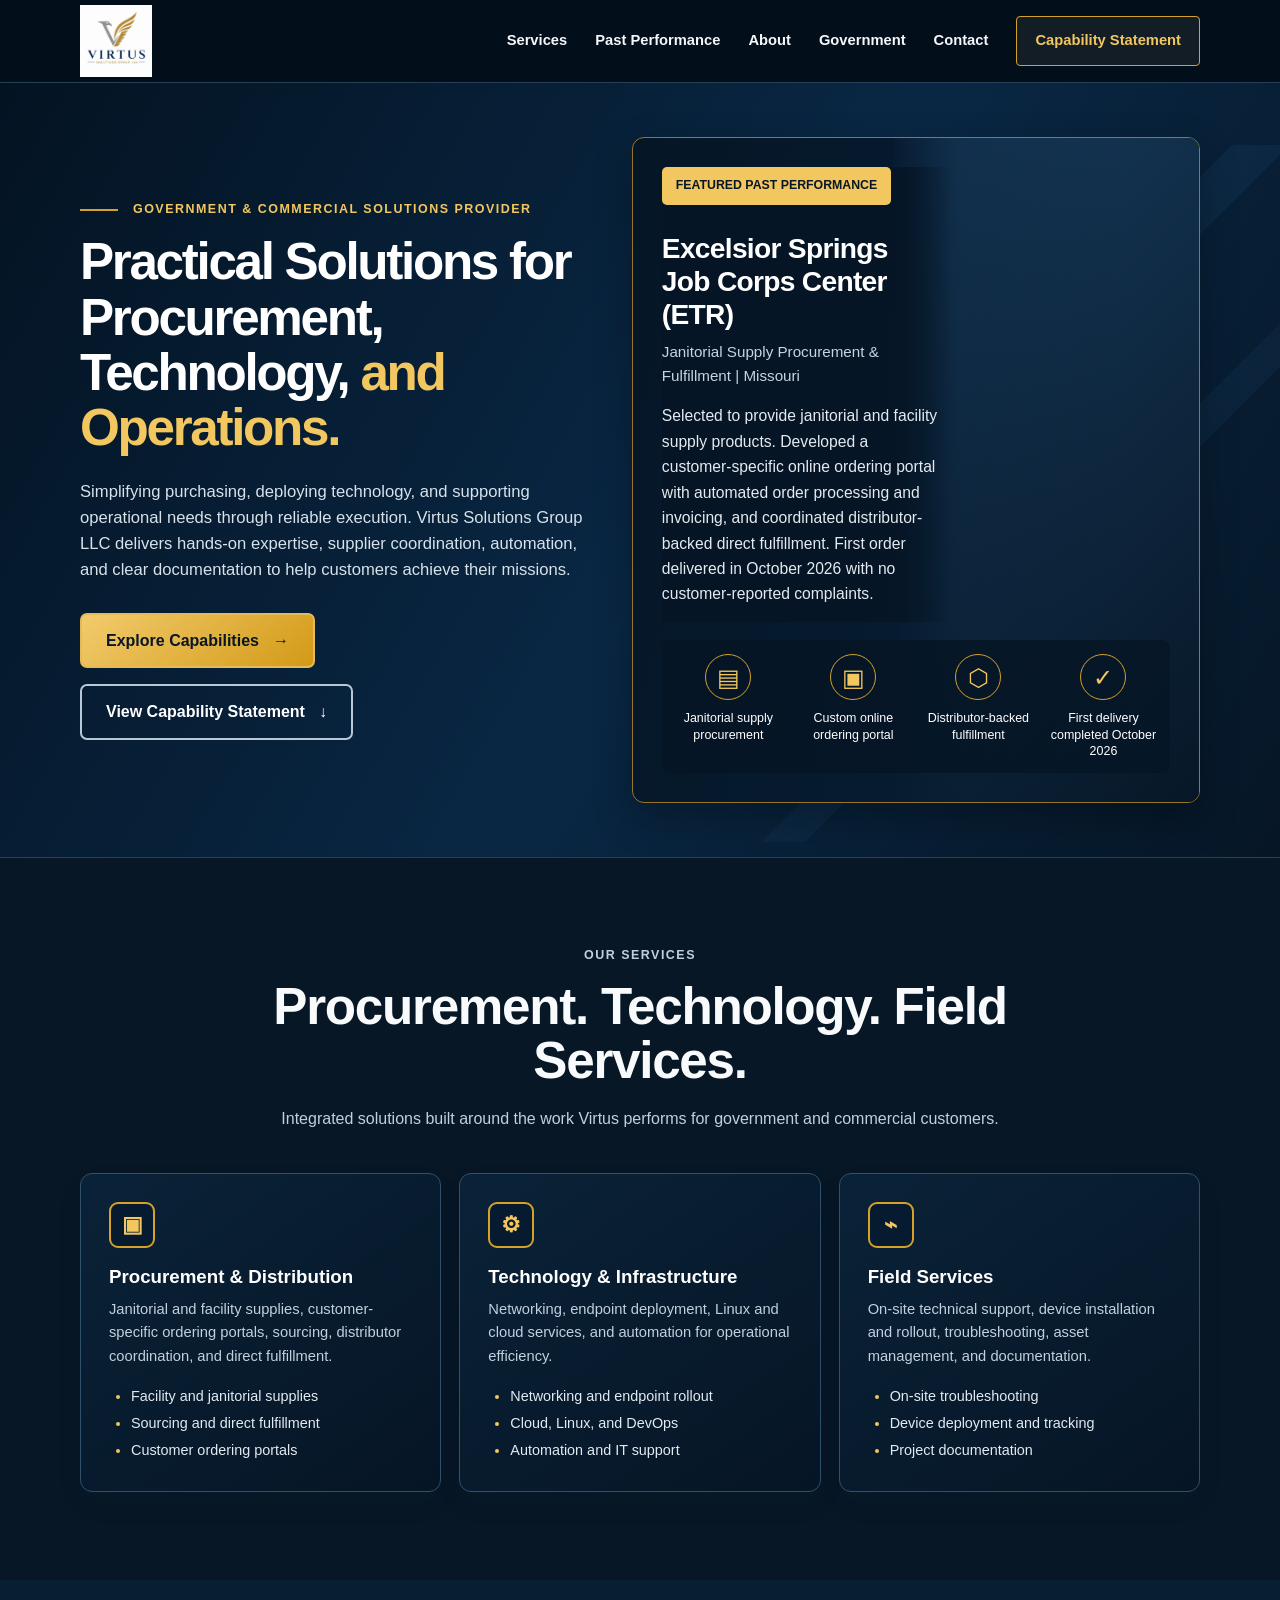
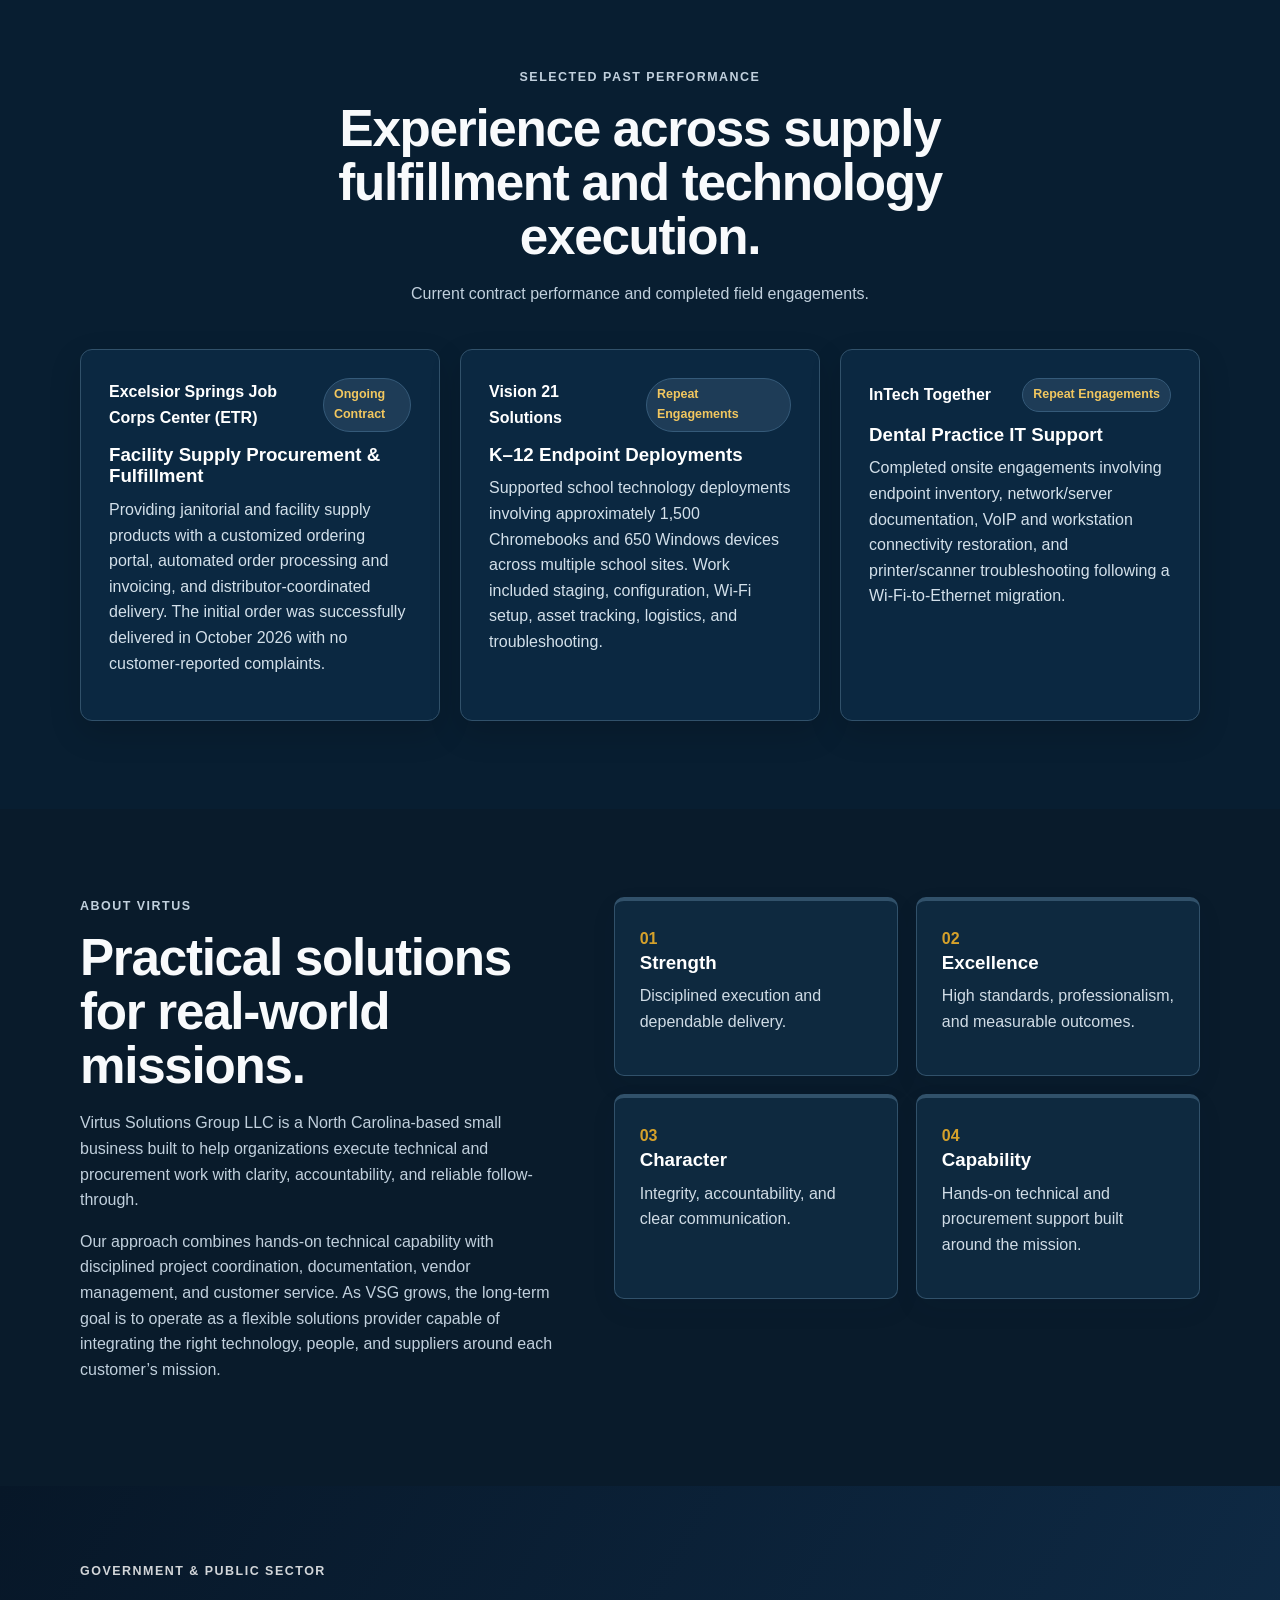
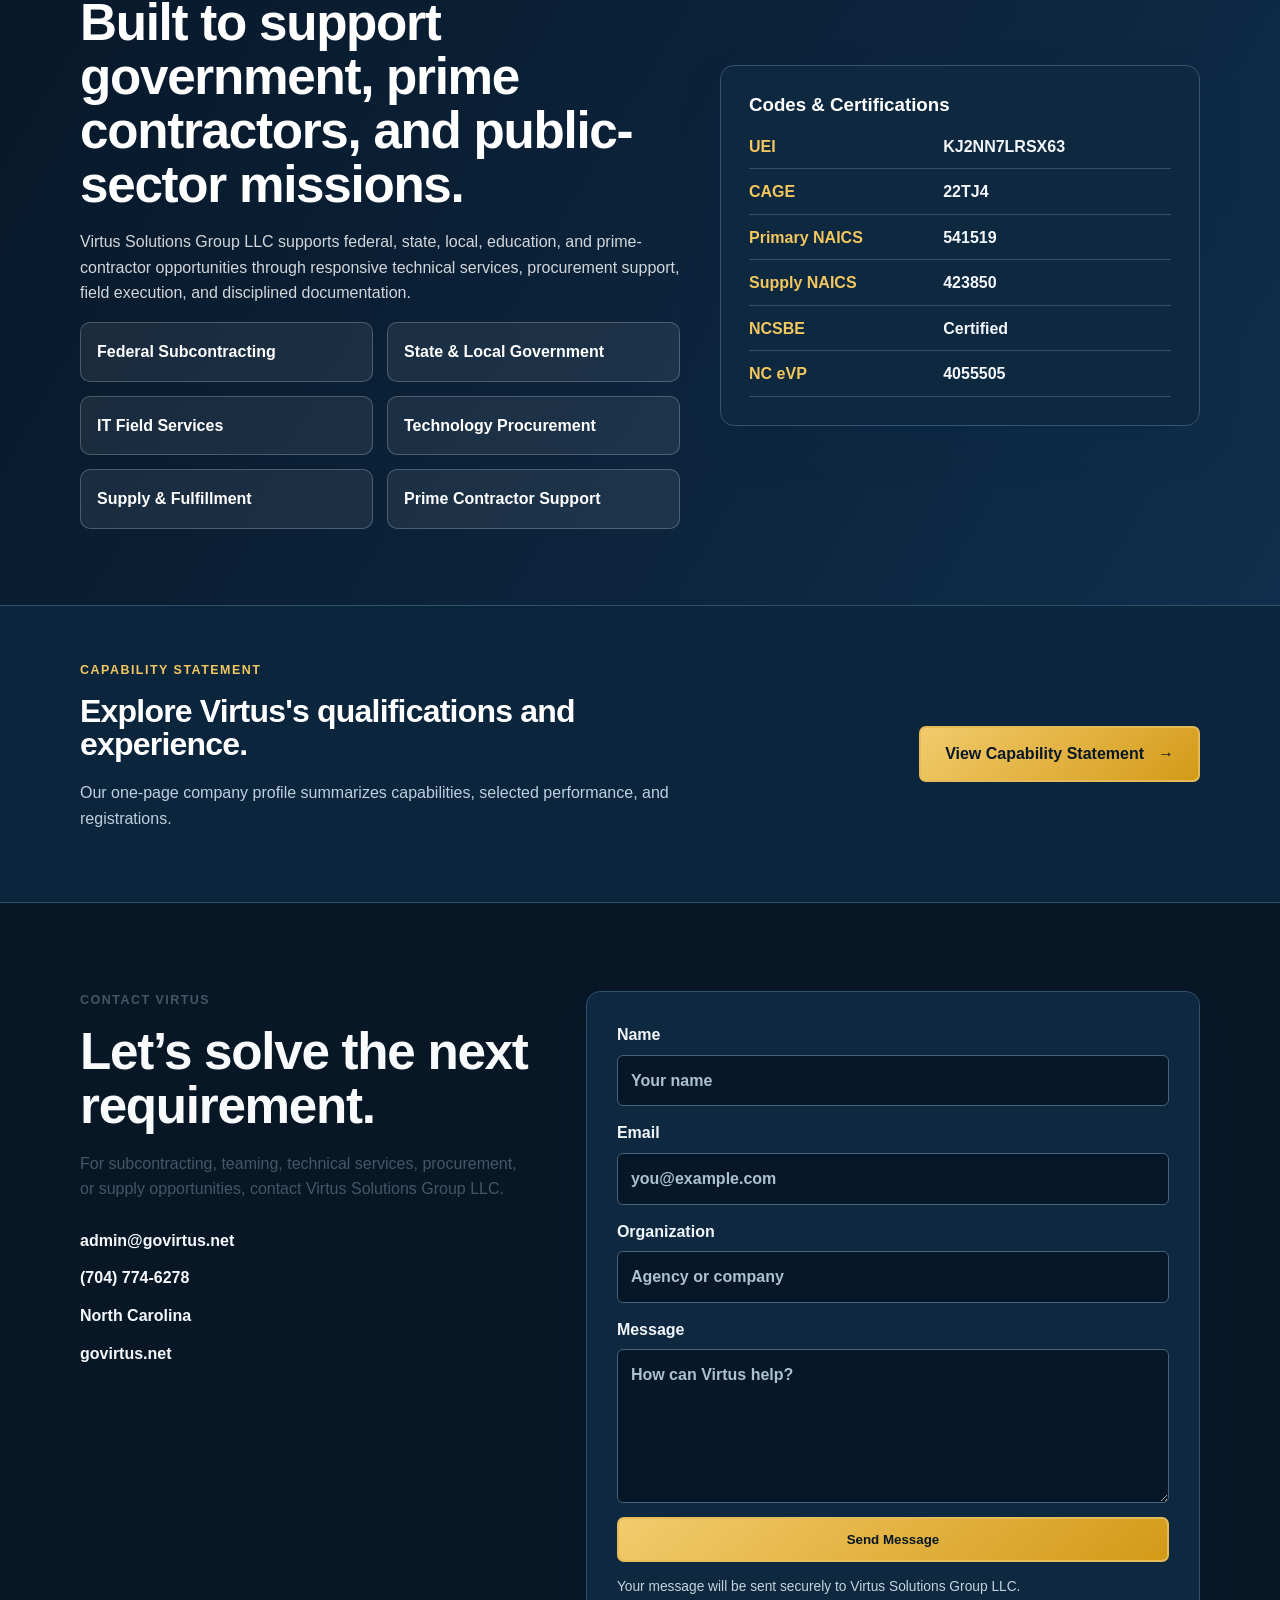
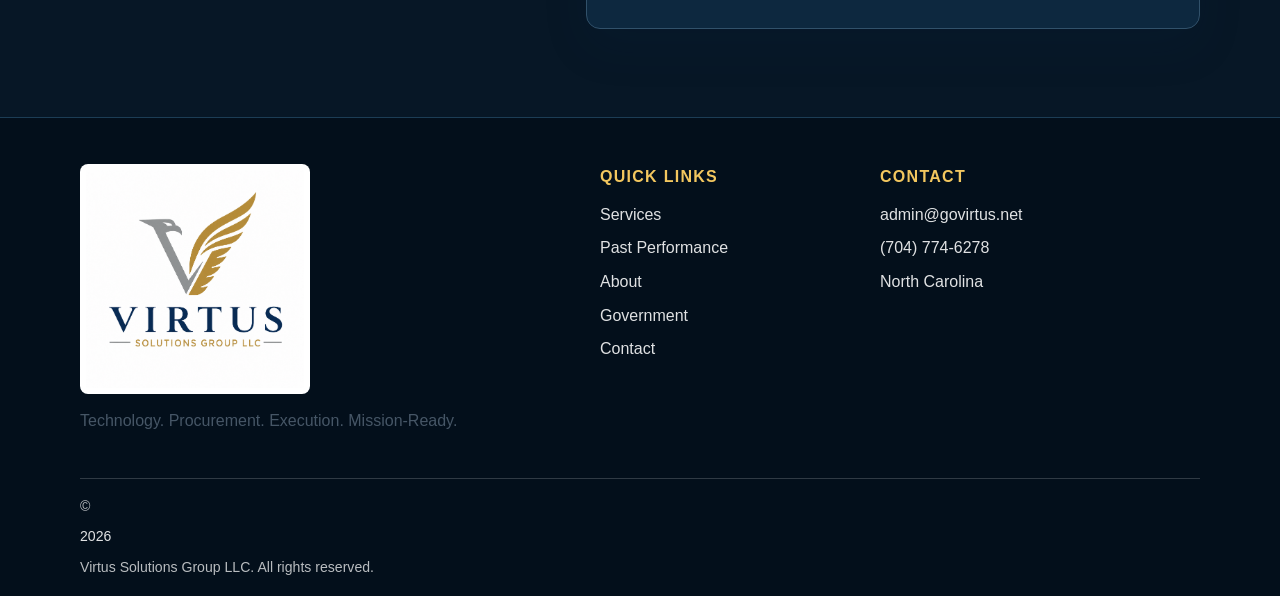
==== commit 62b5bd2f: "Replace capability statement email CTA with direct V10 webpage" ====
--- a/index.html
+++ b/index.html
@@ -22,7 +22,7 @@
         <a href="#about">About</a>
         <a href="#government">Government</a>
         <a href="#contact">Contact</a>
-        <a class="nav-cta" href="#capability-statement">Capability Statement</a>
+        <a class="nav-cta" href="capability-statement.html">Capability Statement</a>
       </div>
     </nav>
   </header>
@@ -36,7 +36,7 @@
           <p class="hero-text">Simplifying purchasing, deploying technology, and supporting operational needs through reliable execution. Virtus Solutions Group LLC delivers hands-on expertise, supplier coordination, automation, and clear documentation to help customers achieve their missions.</p>
           <div class="hero-actions">
             <a class="btn primary" href="#services">Explore Capabilities <span aria-hidden="true">→</span></a>
-            <a class="btn secondary" href="#capability-statement">Get Capability Statement <span aria-hidden="true">↓</span></a>
+            <a class="btn secondary" href="capability-statement.html">View Capability Statement <span aria-hidden="true">↓</span></a>
           </div>
         </div>
         <article class="featured-contract" aria-labelledby="featured-contract-title">
@@ -150,7 +150,7 @@
     <section class="statement-band" id="capability-statement">
       <div class="container statement-layout">
         <div><p class="section-kicker">Capability Statement</p><h2>Explore Virtus's qualifications and experience.</h2><p>Our one-page company profile summarizes capabilities, selected performance, and registrations.</p></div>
-        <a class="btn primary" href="mailto:admin@govirtus.net?subject=Request%20VSG%20Capability%20Statement%20V10">Request Capability Statement <span aria-hidden="true">→</span></a>
+        <a class="btn primary" href="capability-statement.html">View Capability Statement <span aria-hidden="true">→</span></a>
       </div>
     </section>
     <section class="contact section" id="contact">
--- a/styles.css
+++ b/styles.css
@@ -390,3 +390,32 @@
 @media(max-width:1000px){.hero-grid{grid-template-columns:1fr;}.featured-metrics{gap:14px;}.performance-grid{grid-template-columns:1fr;}}
 @media(max-width:900px){.service-grid{grid-template-columns:1fr 1fr;}.nav-links{background:#071726;}.statement-layout{flex-direction:column;align-items:flex-start;}}
 @media(max-width:620px){.service-grid{grid-template-columns:1fr;}.featured-content{padding:20px;}.featured-metrics{grid-template-columns:1fr 1fr;}.hero-grid{padding:38px 0;}.hero-copy h1{font-size:2.5rem;}.statement-band h2{font-size:1.6rem;}}
+
+/* ETR sign-forward layout: image lives exclusively to the right, never under text.
+   Image is deliberately not included in public repo until the publisher licenses its use. */
+.featured-contract { isolation:isolate; }
+.featured-contract::after { display:none; }
+.featured-photo {
+  position:absolute;
+  z-index:0;
+  inset:0 0 0 auto;
+  width:54%;
+  background-color:#12324b;
+  background-image:linear-gradient(90deg,#071b30 0%,rgba(7,27,48,.28) 22%,rgba(7,27,48,.04) 75%),linear-gradient(135deg,#173b5c,#071727);
+  background-size:cover;
+  background-position:34% center;
+  background-repeat:no-repeat;
+}
+.featured-content { display:flex;flex-direction:column;gap:18px;min-height:440px; }
+.featured-text { max-width:57%; background:linear-gradient(90deg,rgba(5,21,37,.99),rgba(5,21,37,.91) 83%,transparent); padding-right:12px; }
+.featured-metrics {margin-top:auto; background:linear-gradient(90deg,rgba(5,21,37,.95),rgba(5,21,37,.8));border-radius:8px;padding:14px 10px; }
+@media(max-width:1100px){
+ .featured-photo {width:48%;background-position:30% center;}
+ .featured-text {max-width:62%;}
+}
+@media(max-width:700px){
+ .featured-photo {position:relative;inset:auto;width:100%;height:225px;background-position:30% center;}
+ .featured-content {min-height:unset;padding:20px;gap:10px;}
+ .featured-text {max-width:100%;background:none;padding-right:0;}
+ .featured-metrics {grid-template-columns:repeat(2,minmax(0,1fr));margin-top:10px;}
+}
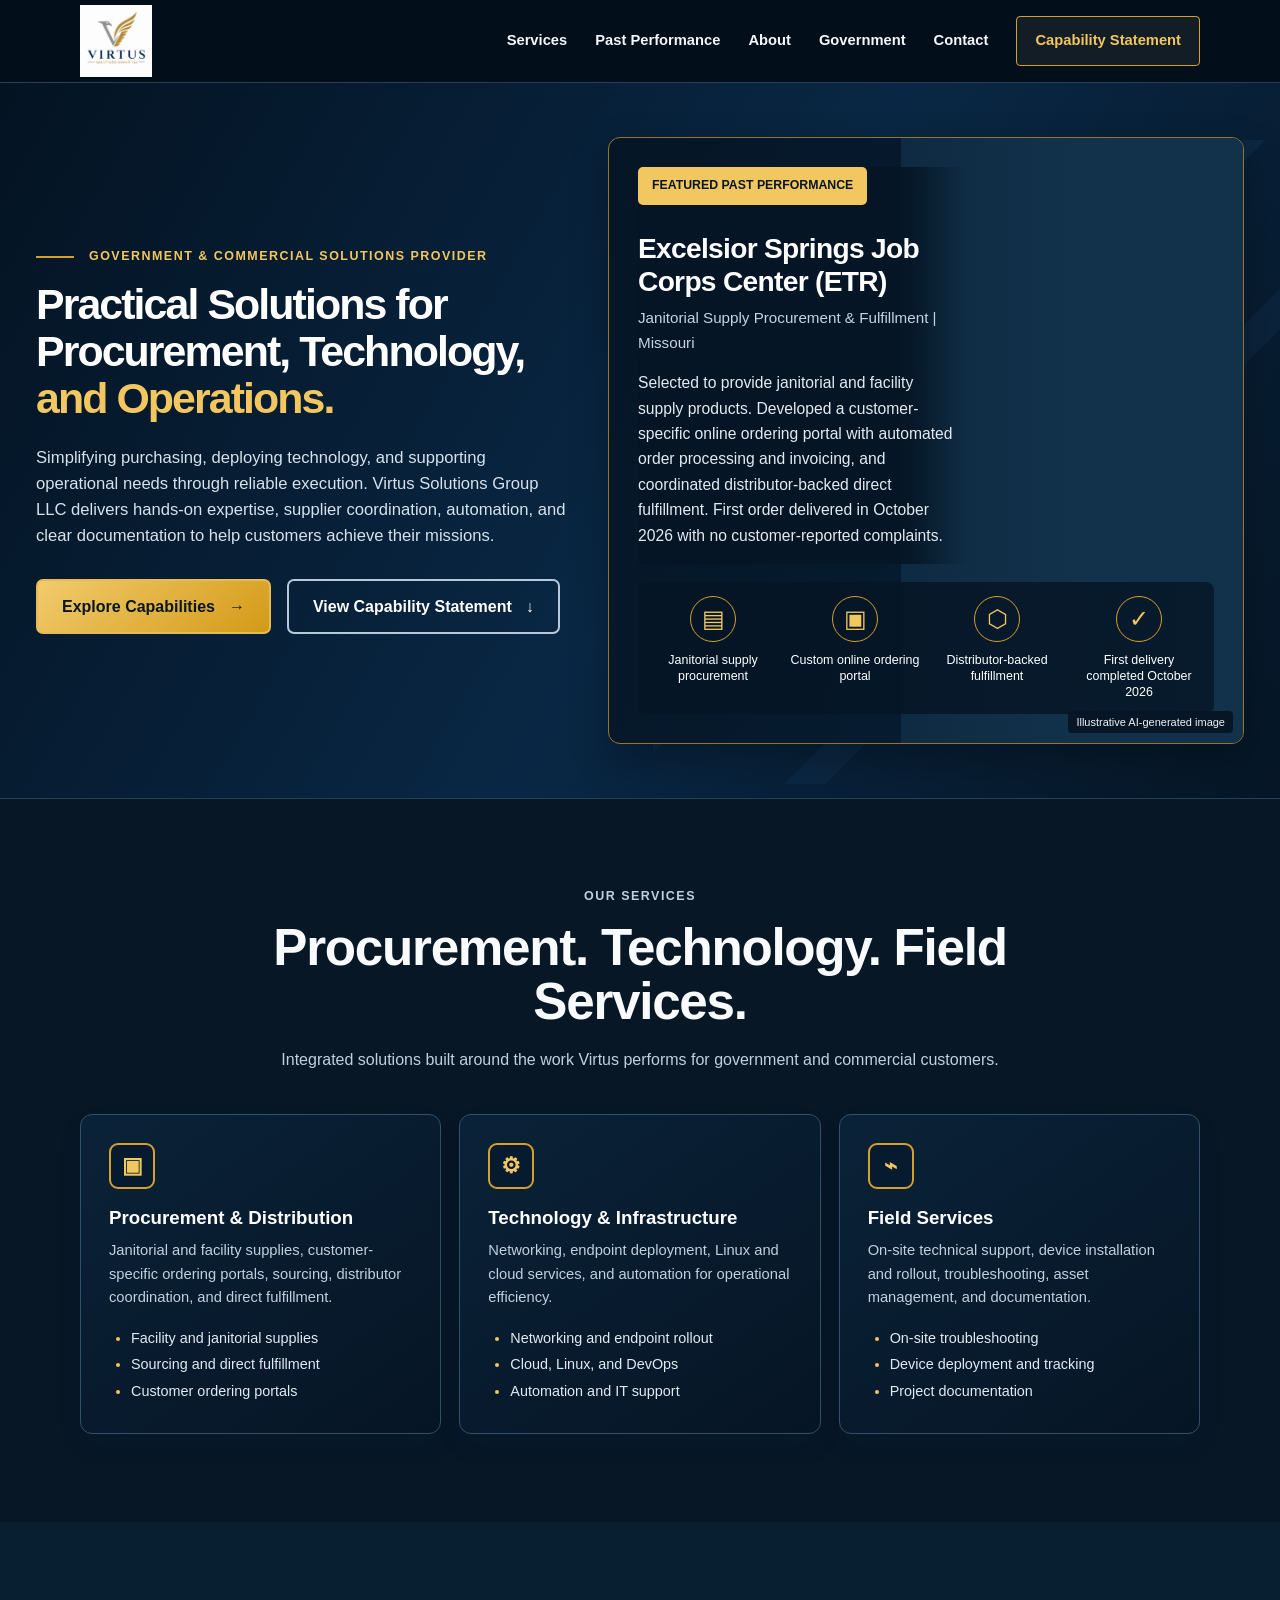
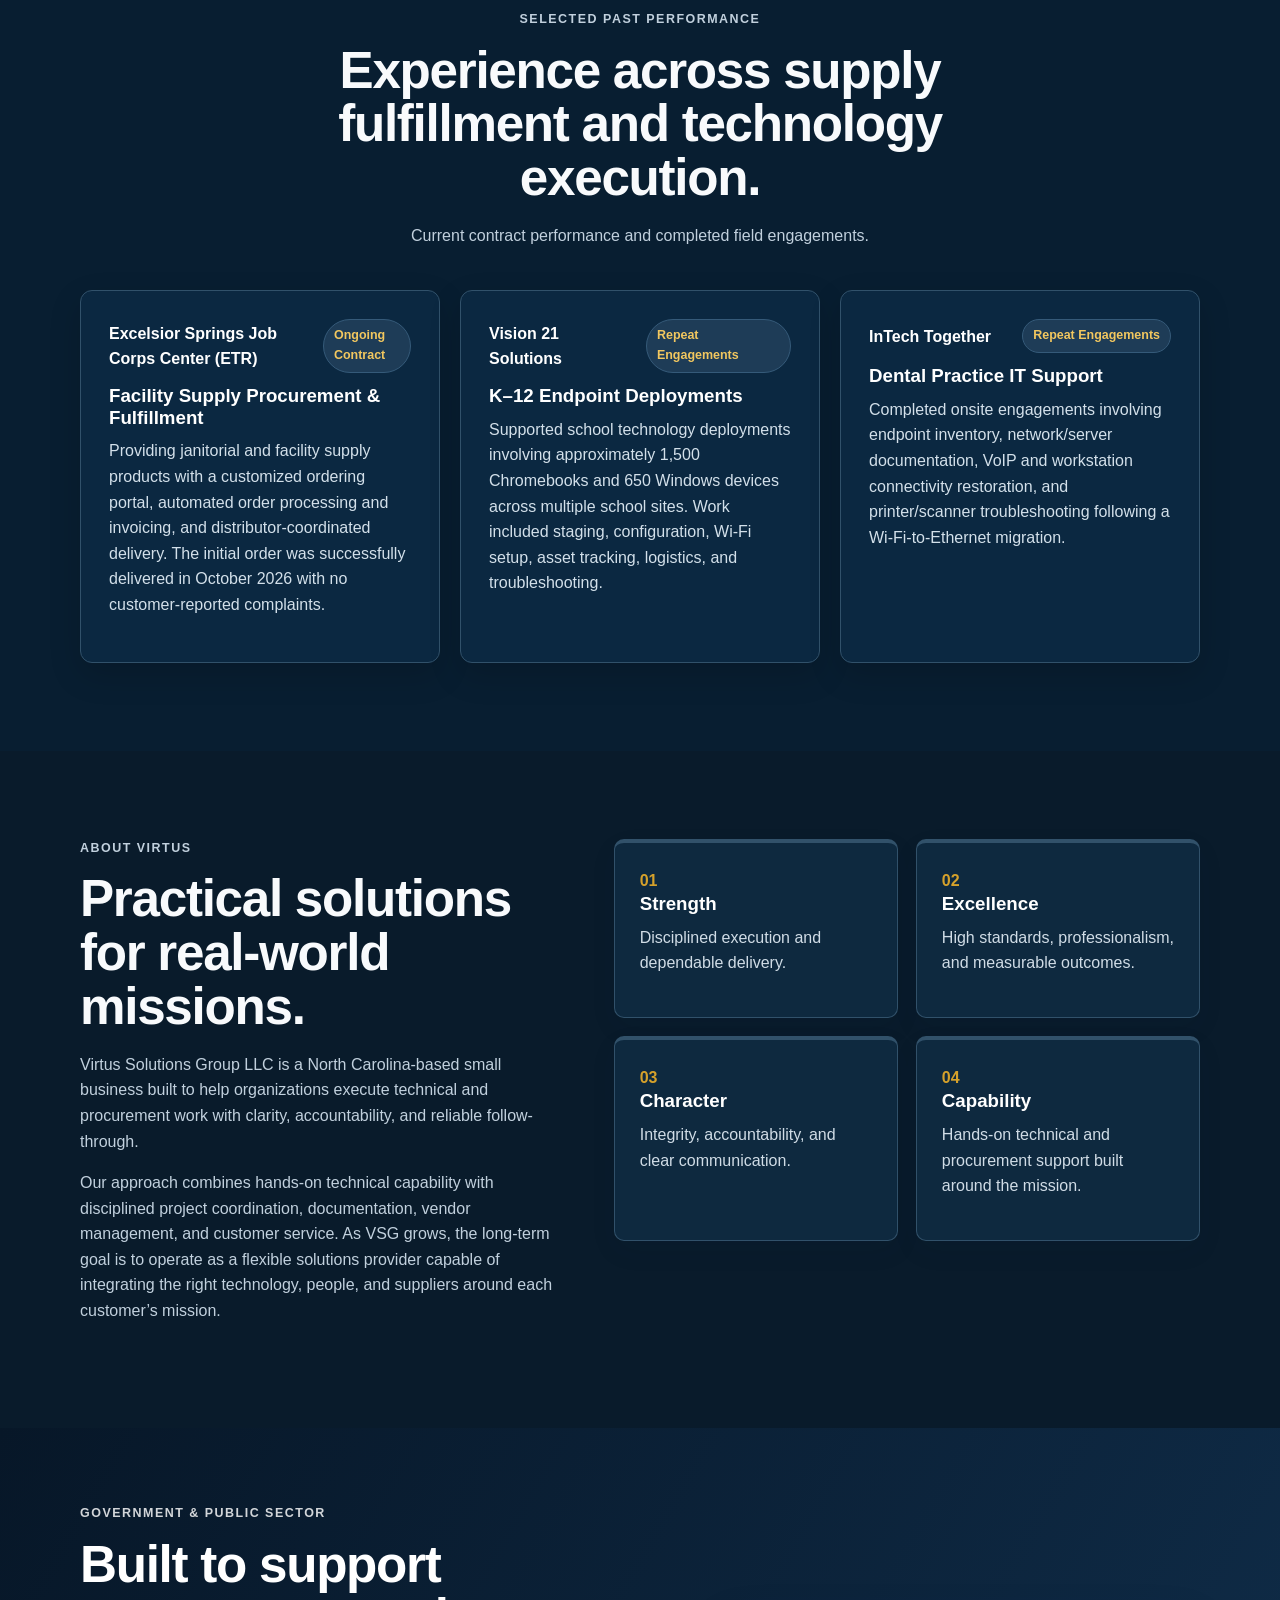
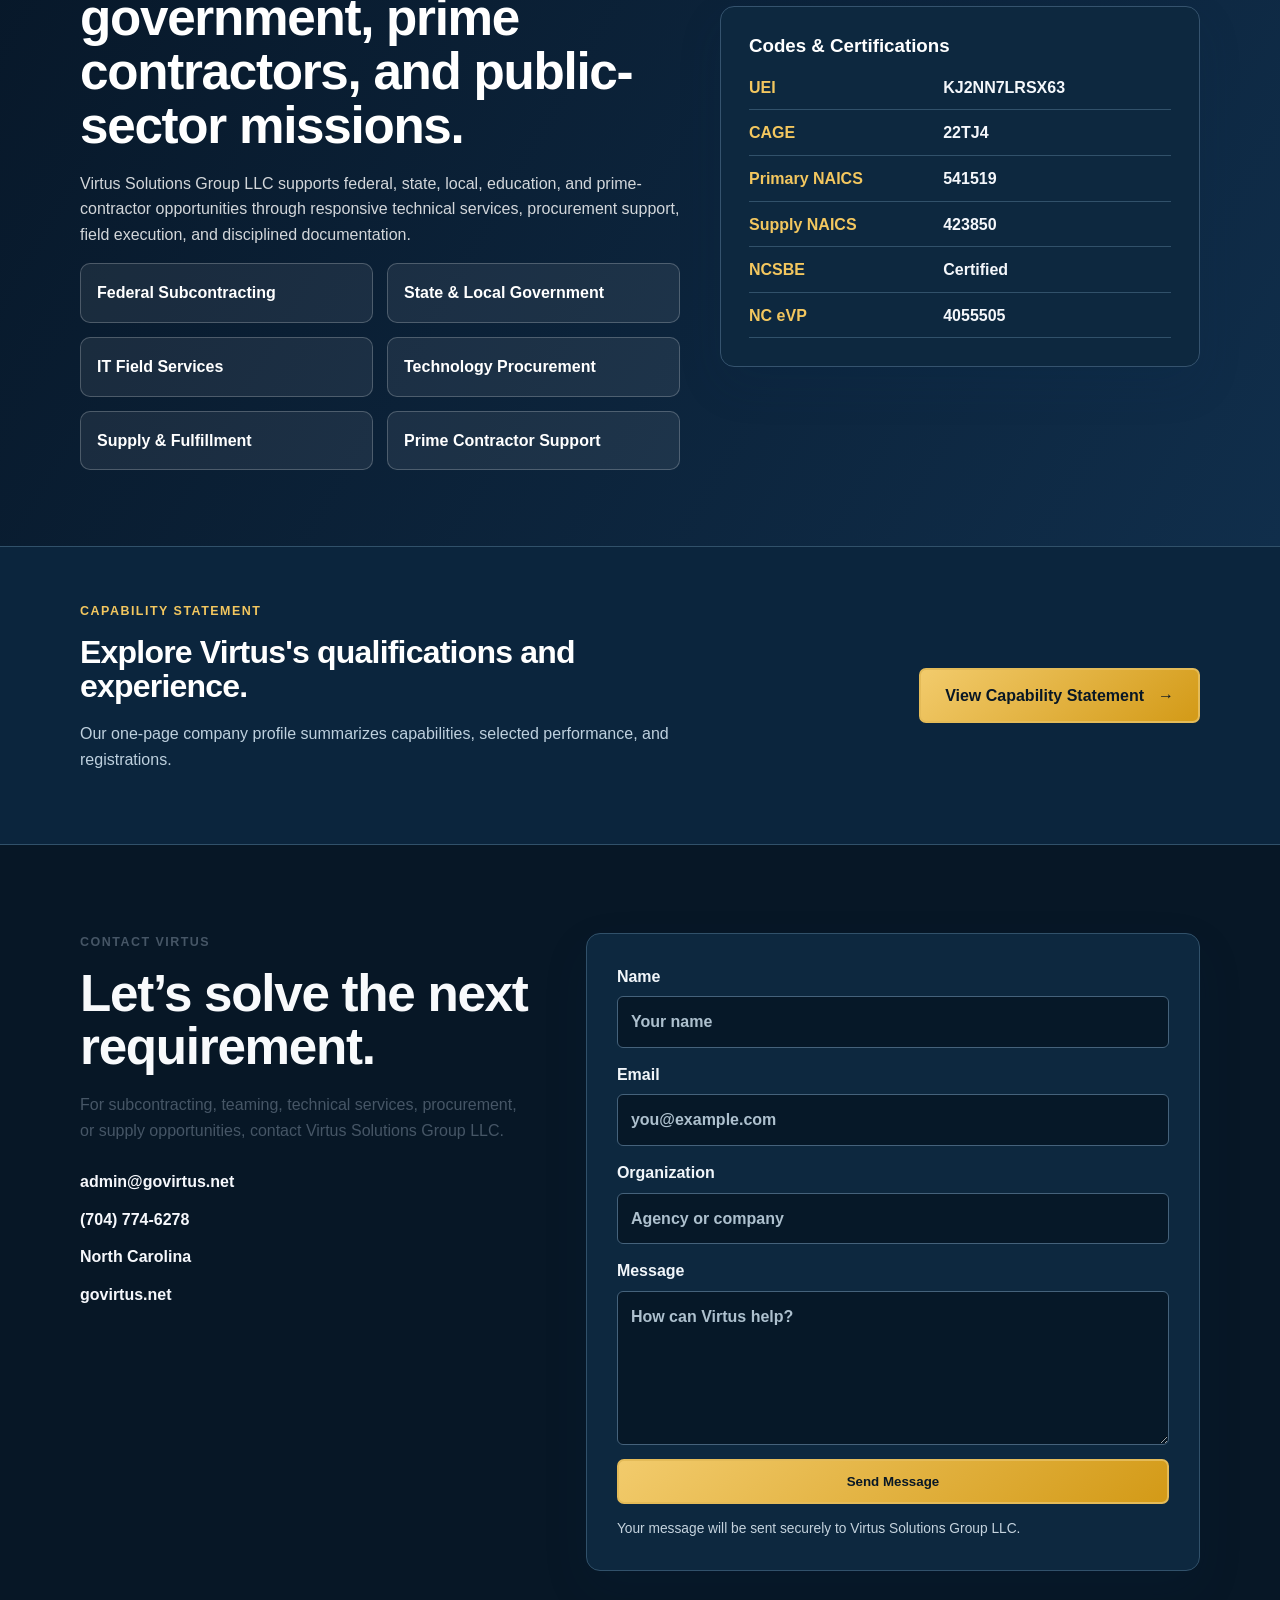
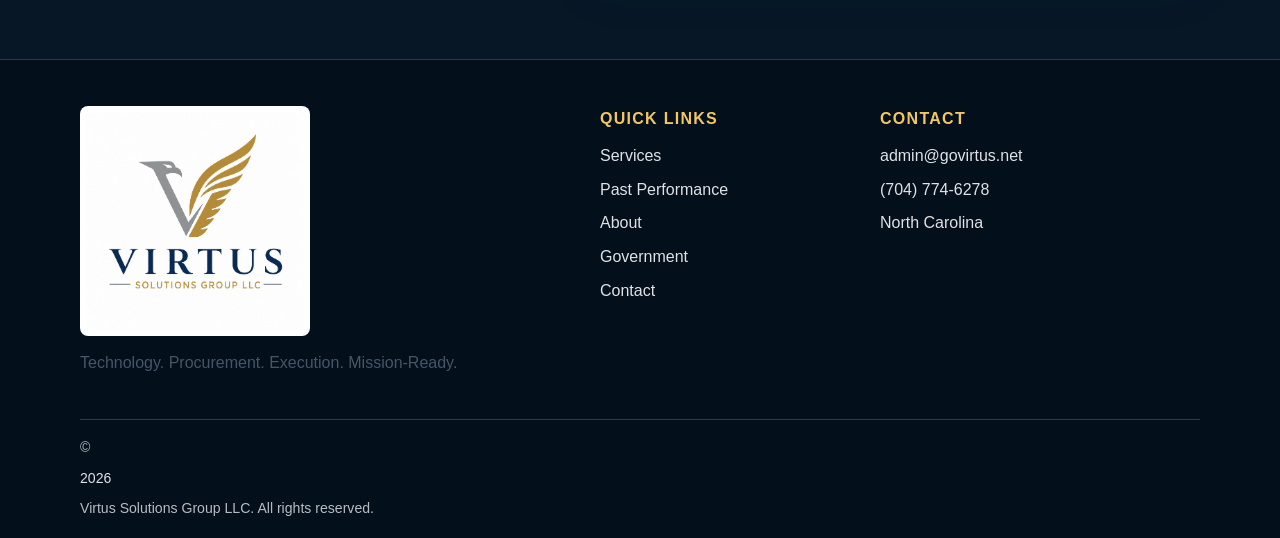
==== commit 61489ff6: "Label ETR hero image as AI-generated illustration" ====
--- a/index.html
+++ b/index.html
@@ -40,7 +40,7 @@
           </div>
         </div>
         <article class="featured-contract" aria-labelledby="featured-contract-title">
-          <div class="featured-photo" role="img" aria-label="Excelsior Springs Job Corps Center entrance sign — photo pending publication permission"></div>
+          <div class="featured-photo" role="img" aria-label="AI-generated illustration of a career training center entrance; not a photograph of Excelsior Springs Job Corps Center"><span class="featured-disclosure">Illustrative AI-generated image</span></div>
           <div class="featured-content">
             <div class="featured-text">
             <p class="featured-label">Featured Past Performance</p>
--- a/styles.css
+++ b/styles.css
@@ -419,3 +419,34 @@
  .featured-text {max-width:100%;background:none;padding-right:0;}
  .featured-metrics {grid-template-columns:repeat(2,minmax(0,1fr));margin-top:10px;}
 }
+
+/* 2026-10-30 review fix: improve hero balance, avoid blank ETR image panel. */
+.hero-grid{width:min(1380px,calc(100% - 72px));grid-template-columns:minmax(0,1fr) minmax(0,1.2fr);gap:42px}
+.hero-copy h1{font-size:clamp(2.25rem,3.35vw,3.65rem);line-height:1.09}
+.featured-content{min-height:390px}
+.featured-photo{background-image:linear-gradient(90deg,rgba(7,27,48,.45),rgba(7,27,48,.05)),url("assets/etr-center-sign.jpg");}
+.featured-photo::after{content:"EXCELSIOR SPRINGS\\A JOB CORPS CENTER";white-space:pre;position:absolute;right:7%;top:35%;padding:18px 22px;border:2px solid rgba(231,191,95,.5);border-radius:5px;color:#eecb79;background:rgba(4,18,31,.83);font-size:clamp(.83rem,1.1vw,1.12rem);font-weight:800;line-height:1.7;text-align:center;letter-spacing:.05em}
+@media(max-width:1100px){.hero-grid{width:min(100% - 38px,940px);grid-template-columns:1fr}.hero-copy h1{font-size:clamp(2.4rem,5.4vw,3.9rem)}.featured-text{max-width:60%}}
+@media(max-width:700px){.hero-grid{width:min(100% - 28px,680px)}.hero-copy h1{font-size:clamp(2.1rem,8.3vw,3rem)}.featured-photo::after{top:24%;right:20%;}}
+ 
+/* Hide the graphic fallback when the approved photograph has been uploaded. */
+.featured-photo{background-color:#12324b;}
+
+/* The approved site photograph carries the real entrance sign; do not overlay synthetic signage. */
+.featured-photo::after{display:none!important;}
+.featured-photo{background-position:20% center;}
+
+/* Visible temporary visual while the licensed ETR photo is being sourced. */
+.featured-photo{background-image:linear-gradient(90deg,#071b30 0%,rgba(7,27,48,.5) 26%,rgba(7,27,48,.08) 100%),linear-gradient(140deg,#224e6b,#0b253e);}
+.featured-photo::after{display:block!important;content:"EXCELSIOR SPRINGS\\A JOB CORPS CENTER";white-space:pre;position:absolute;top:36%;right:8%;border:2px solid rgba(239,201,106,.75);background:rgba(3,17,29,.78);padding:20px 18px;text-align:center;color:#f3c75f;line-height:1.6;letter-spacing:.04em;font-size:clamp(.87rem,1.2vw,1.25rem);font-weight:800;border-radius:5px;}
+@media(max-width:700px){.featured-photo::after{top:20%;right:15%;}}
+
+/* Verified uploaded ETR photo at repo root. Design review only pending publisher permission. */
+.featured-photo{background-image:linear-gradient(90deg,rgba(7,27,48,.92) 0%,rgba(7,27,48,.10) 22%,rgba(7,27,48,0) 55%),url('etr-center-sign.jpg')!important;background-size:cover!important;background-position:20% center!important;}
+.featured-photo::after{display:none!important;content:none!important;}
+
+/* Approved AI illustration — after its asset is uploaded, never show fake sign overlay. */
+.featured-photo{background-image:linear-gradient(90deg,rgba(7,27,48,.32),rgba(7,27,48,0) 55%),url('virtus-etr-ai-illustration.jpg')!important;background-position:43% center!important;background-size:cover!important;}
+.featured-photo::after{display:none!important;content:none!important;}
+
+.featured-disclosure{position:absolute;right:10px;bottom:10px;padding:5px 8px;background:rgba(4,18,31,.85);color:#edf3fa;font:11px Arial,sans-serif;border-radius:4px;z-index:2;}
